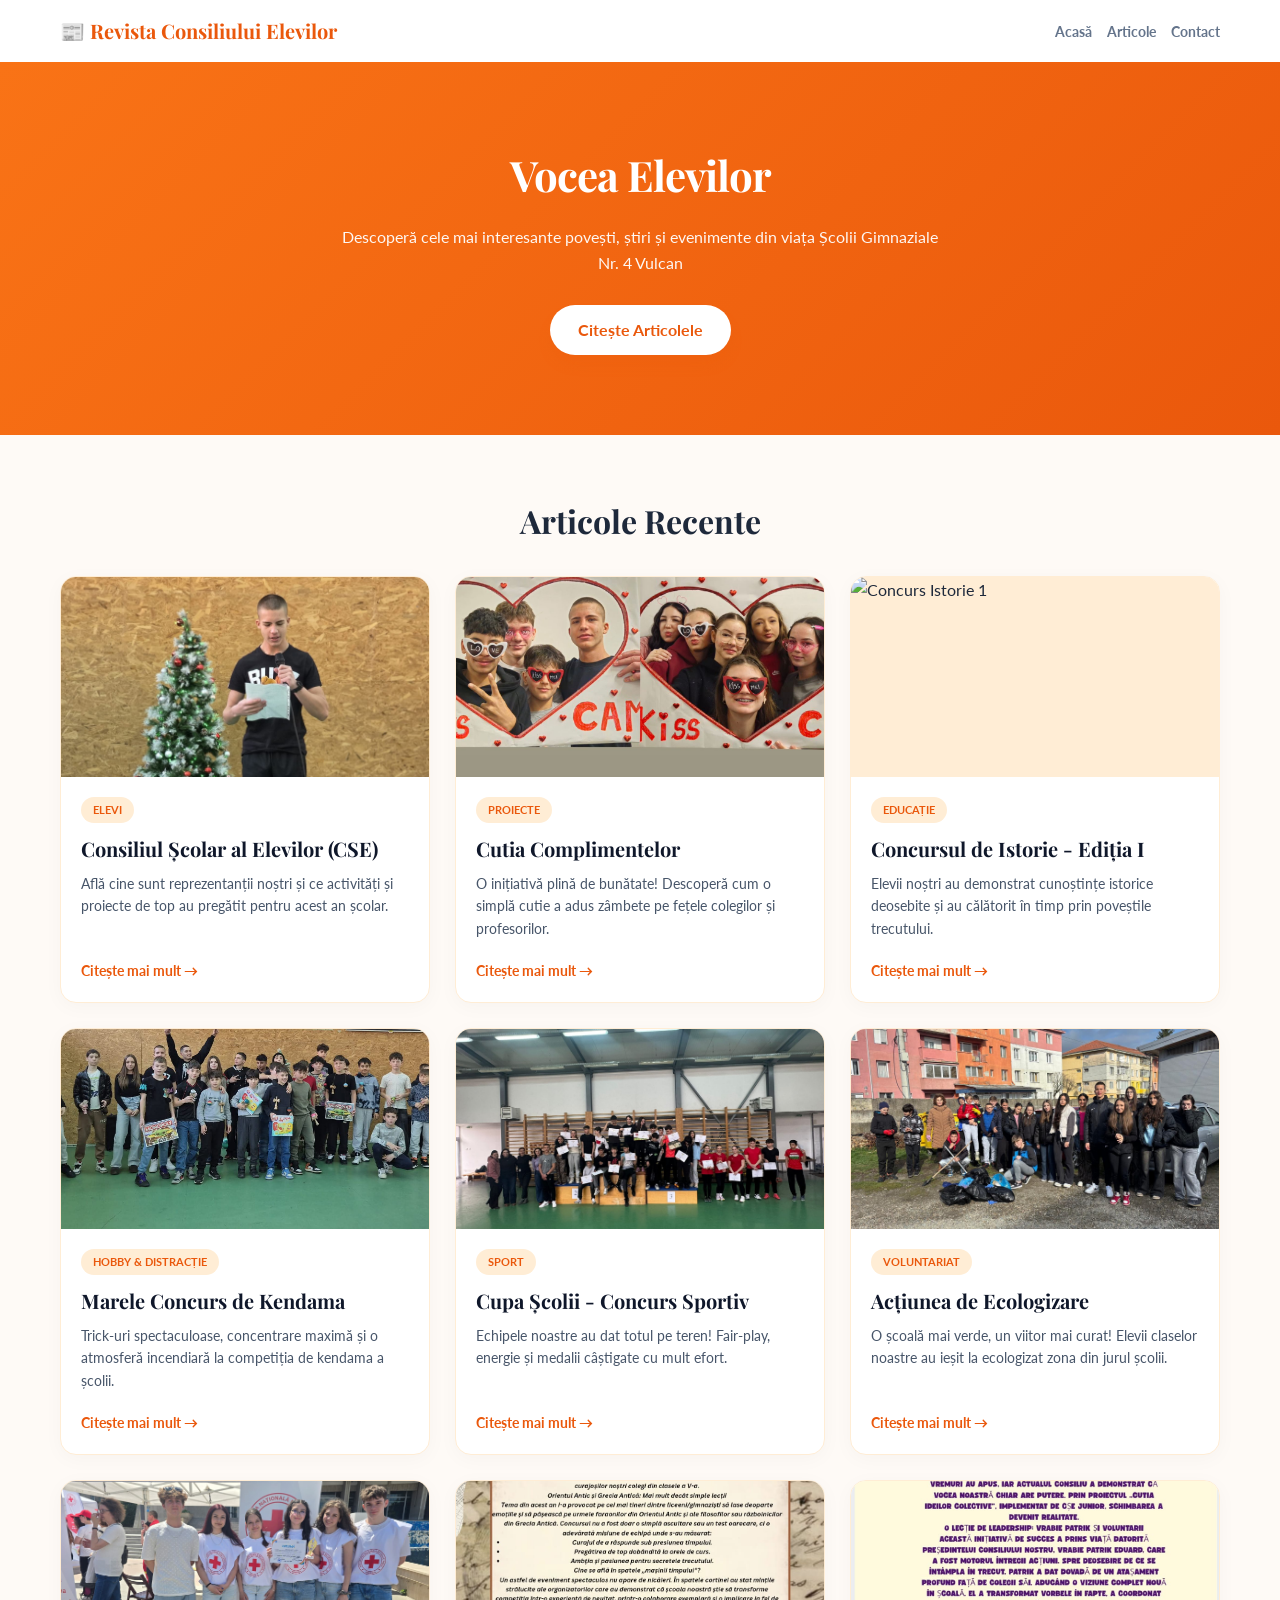
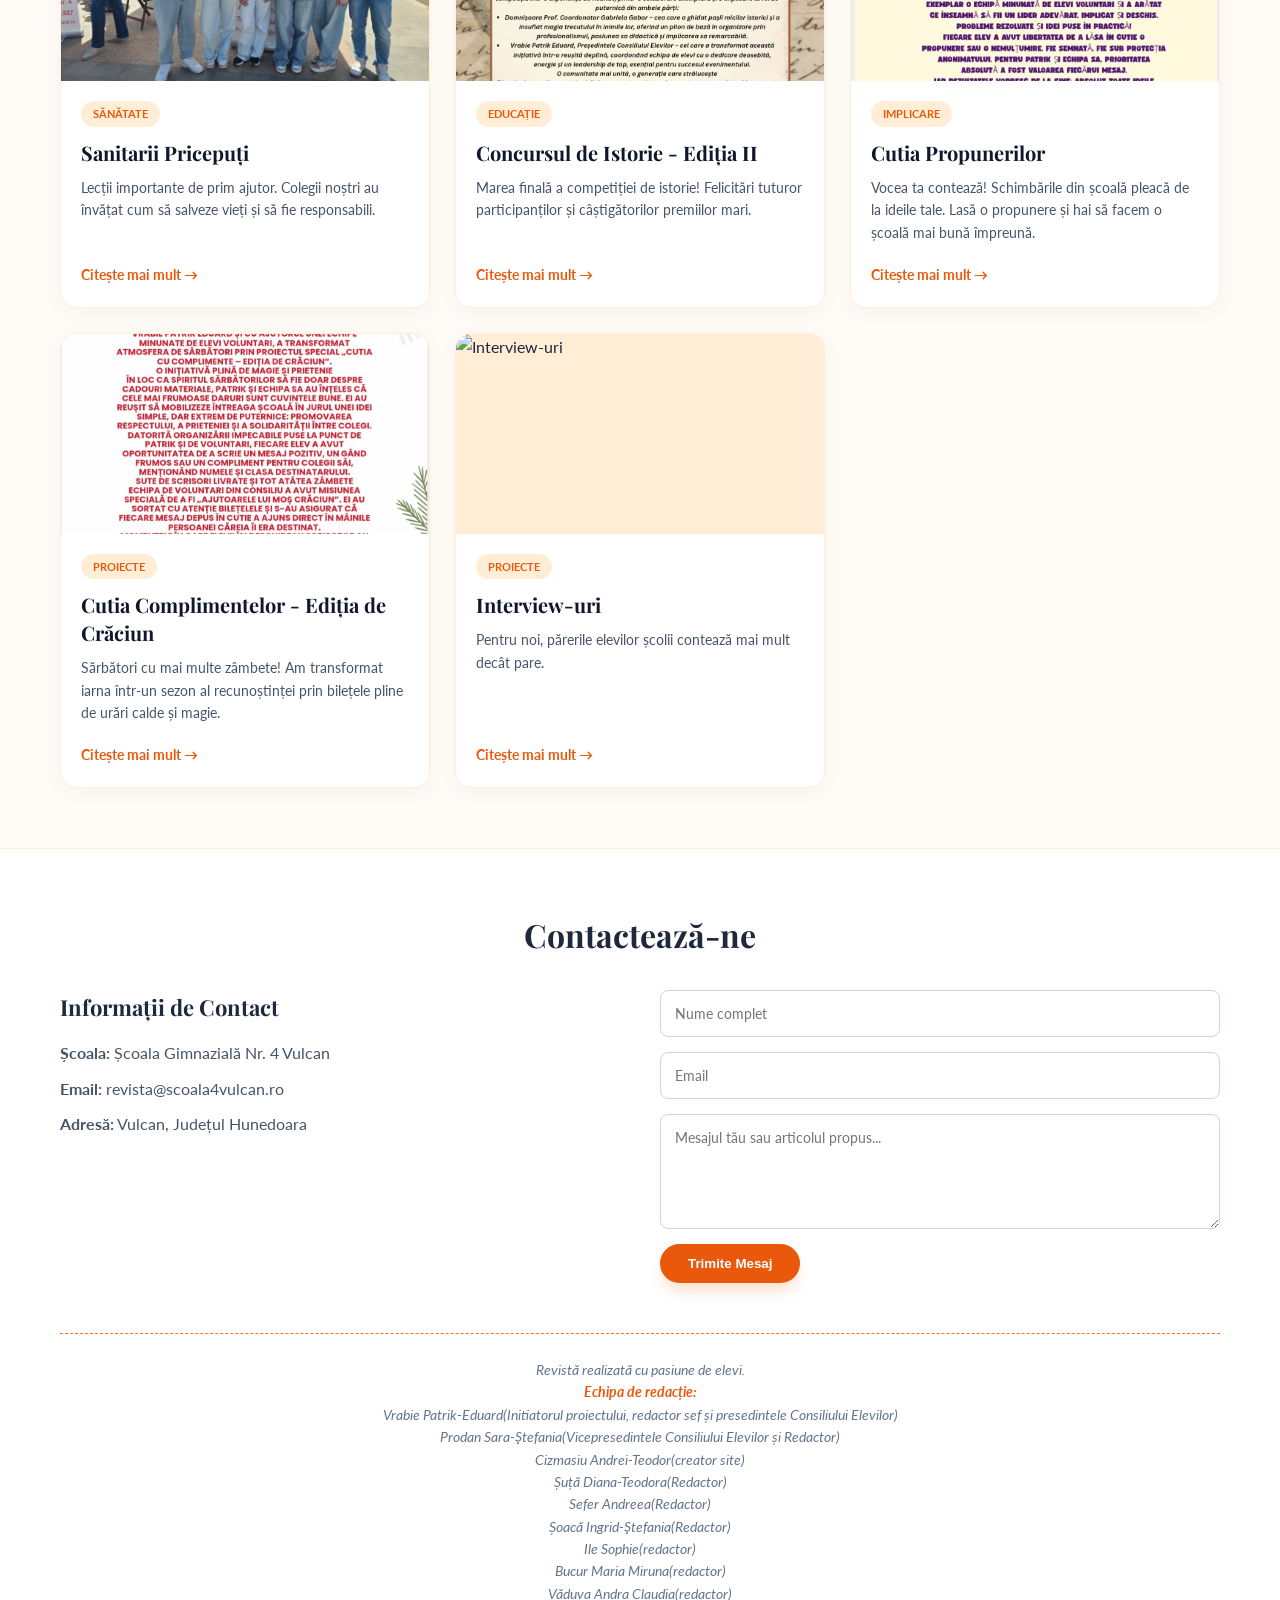
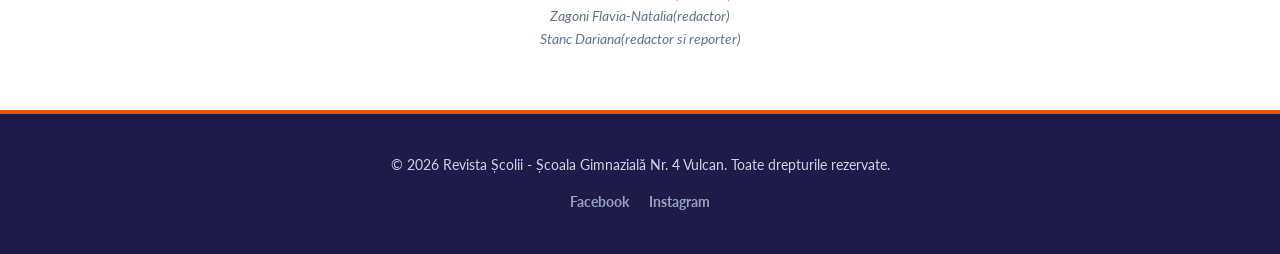
==== index.html @ a4bfcfa8 "Update index.html" ====
<!DOCTYPE html>
<html lang="ro">
<head>
    <meta charset="UTF-8">
    <meta name="viewport" content="width=device-width, initial-scale=1.0">
    <title>Vocea Elevilor - Școala Nr. 4 Vulcan</title>
    <link rel="stylesheet" href="style.css">
    <link rel="preconnect" href="https://fonts.googleapis.com">
    <link rel="preconnect" href="https://fonts.gstatic.com" crossorigin>
    <link href="https://fonts.googleapis.com/css2?family=Playfair+Display:wght@700&family=Lato:wght@400;700&display=swap" rel="stylesheet">
</head>
<body>
    <nav class="navbar">
        <div class="container">
            <div class="logo">
                <h1>📰 Revista Consiliului Elevilor</h1>
            </div>
            <ul class="nav-links">
                <li><a href="#" class="active">Acasă</a></li>
                <li><a href="#articole">Articole</a></li>
                <li><a href="#contact">Contact</a></li>
            </ul>
        </div>
    </nav>

    <section id="home" class="hero">
        <div class="container hero-content">
            <h2>Vocea Elevilor</h2>
            <p>Descoperă cele mai interesante povești, știri și evenimente din viața Școlii Gimnaziale Nr. 4 Vulcan</p>
            <a href="#articole" class="cta-button" style="text-decoration: none; display: inline-block;">Citește Articolele</a>
        </div>
    </section>

    <section id="articole" class="articles">
        <div class="container">
            <h2>Articole Recente</h2>
            <div class="articles-grid">
                
                <!-- Articol 1 -->
                <article class="article-card">
                    <div class="article-image-container">
                        <img src="imagini/CSE.jpg" alt="Consiliul Elevilor" class="article-banner">
                    </div>
                    <div class="article-content">
                        <span class="article-category">Elevi</span>
                        <h3>Consiliul Școlar al Elevilor (CSE)</h3>
                        <p>Află cine sunt reprezentanții noștri și ce activități și proiecte de top au pregătit pentru acest an școlar.</p>
                        <a href="cse.html" class="read-more">Citește mai mult →</a>
                    </div>
                </article>

                <!-- Articol 2 -->
                <article class="article-card">
                    <div class="article-image-container">
                        <img src="imagini/cutia.jpg" alt="Cutia Complimentelor" class="article-banner">
                    </div>
                    <div class="article-content">
                        <span class="article-category">Proiecte</span>
                        <h3>Cutia Complimentelor</h3>
                        <p>O inițiativă plină de bunătate! Descoperă cum o simplă cutie a adus zâmbete pe fețele colegilor și profesorilor.</p>
                        <a href="cutia-complimentelor.html" class="read-more">Citește mai mult →</a>
                    </div>
                </article>

                <!-- Articol 3 -->
                <article class="article-card">
                    <div class="article-image-container">
                        <img src="imagini/istorie1.jpg" alt="Concurs Istorie 1" class="article-banner">
                    </div>
                    <div class="article-content">
                        <span class="article-category">Educație</span>
                        <h3>Concursul de Istorie - Ediția I</h3>
                        <p>Elevii noștri au demonstrat cunoștințe istorice deosebite și au călătorit în timp prin poveștile trecutului.</p>
                        <a href="concurs-istorie-1.html" class="read-more">Citește mai mult →</a>
                    </div>
                </article>

                <!-- Articol 4 -->
                <article class="article-card">
                    <div class="article-image-container">
                        <img src="imagini/kendama.jpg" alt="Concurs Kendama" class="article-banner">
                    </div>
                    <div class="article-content">
                        <span class="article-category">Hobby & Distracție</span>
                        <h3>Marele Concurs de Kendama</h3>
                        <p>Trick-uri spectaculoase, concentrare maximă și o atmosferă incendiară la competiția de kendama a școlii.</p>
                        <a href="concurs-kendama.html" class="read-more">Citește mai mult →</a>
                    </div>
                </article>

                <!-- Articol 5 -->
                <article class="article-card">
                    <div class="article-image-container">
                        <img src="imagini/sport.jpg" alt="Cupa Scolii" class="article-banner">
                    </div>
                    <div class="article-content">
                        <span class="article-category">Sport</span>
                        <h3>Cupa Școlii - Concurs Sportiv</h3>
                        <p>Echipele noastre au dat totul pe teren! Fair-play, energie și medalii câștigate cu mult efort.</p>
                        <a href="concurs-sportiv.html" class="read-more">Citește mai mult →</a>
                    </div>
                </article>

                <!-- Articol 6 -->
                <article class="article-card">
                    <div class="article-image-container">
                        <img src="imagini/ecologizare.jpg" alt="Acțiune Ecologizare" class="article-banner">
                    </div>
                    <div class="article-content">
                        <span class="article-category">Voluntariat</span>
                        <h3>Acțiunea de Ecologizare</h3>
                        <p>O școală mai verde, un viitor mai curat! Elevii claselor noastre au ieșit la ecologizat zona din jurul școlii.</p>
                        <a href="ecologizare.html" class="read-more">Citește mai mult →</a>
                    </div>
                </article>

                <!-- Articol 7 -->
                <article class="article-card">
                    <div class="article-image-container">
                        <img src="imagini/sanitarii.jpg" alt="Sanitarii Pricepuți" class="article-banner">
                    </div>
                    <div class="article-content">
                        <span class="article-category">Sănătate</span>
                        <h3>Sanitarii Pricepuți</h3>
                        <p>Lecții importante de prim ajutor. Colegii noștri au învățat cum să salveze vieți și să fie responsabili.</p>
                        <a href="sanitarii.html" class="read-more">Citește mai mult →</a>
                    </div>
                </article>

                <!-- Articol 8 -->
                <article class="article-card">
                    <div class="article-image-container">
                        <img src="imagini/istorie2.jpg" alt="Concurs Istorie 2" class="article-banner">
                    </div>
                    <div class="article-content">
                        <span class="article-category">Educație</span>
                        <h3>Concursul de Istorie - Ediția II</h3>
                        <p>Marea finală a competiției de istorie! Felicitări tuturor participanților și câștigătorilor premiilor mari.</p>
                        <a href="concurs-istorie-2.html" class="read-more">Citește mai mult →</a>
                    </div>
                </article>

                <!-- Articol 9 (REPARAT - Cutia Propunerilor) -->
                <article class="article-card">
                    <div class="article-image-container">
                        <img src="imagini/cutiapropunerilor.jpg" alt="Cutia Propunerilor" class="article-banner">
                    </div>
                    <div class="article-content">
                        <span class="article-category">Implicare</span>
                        <h3>Cutia Propunerilor</h3>
                        <p>Vocea ta contează! Schimbările din școală pleacă de la ideile tale. Lasă o propunere și hai să facem o școală mai bună împreună.</p>
                        <a href="cutia-propunerilor.html" class="read-more">Citește mai mult →</a>
                    </div>
                </article>

                <!-- Articol 10 (REPARAT - Cutia Complimentelor Ediția de Crăciun) -->
                <article class="article-card">
                    <div class="article-image-container">
                        <img src="imagini/craciun.jpg" alt="Cutia Complimentelor de Crăciun" class="article-banner">
                    </div>
                    <div class="article-content">
                        <span class="article-category">Proiecte</span>
                        <h3>Cutia Complimentelor - Ediția de Crăciun</h3>
                        <p>Sărbători cu mai multe zâmbete! Am transformat iarna într-un sezon al recunoștinței prin bilețele pline de urări calde și magie.</p>
                        <a href="cutia-craciun.html" class="read-more">Citește mai mult →</a>
                    </div>
                </article>

                <article class="article-card">
                    <div class="article-image-container">
                        <img src="imagini/interview.jpg" alt="Interview-uri" class="article-banner">
                    </div>
                    <div class="article-content">
                        <span class="article-category">Proiecte</span>
                        <h3>Interview-uri</h3>
                        <p>Pentru noi, părerile elevilor școlii contează mai mult decât pare.</p>
                        <a href="interview.html" class="read-more">Citește mai mult →</a>
                    </div>
                </article>

            </div>
        </div>
    </section>

    <section id="contact" class="contact">
        <div class="container">
            <h2>Contactează-ne</h2>
            <div class="contact-content">
                <div class="contact-info">
                    <h3>Informații de Contact</h3>
                    <p><strong>Școala:</strong> Școala Gimnazială Nr. 4 Vulcan</p>
                    <p><strong>Email:</strong> revista@scoala4vulcan.ro</p>
                    <p><strong>Adresă:</strong> Vulcan, Județul Hunedoara</p>
                </div>
                <form class="contact-form" action="mailto:revista@scoala4vulcan.ro" method="POST" enctype="text/plain">
                    <input type="text" name="nume" placeholder="Nume complet" required>
                    <input type="email" name="email" placeholder="Email" required>
                    <textarea name="mesaj" placeholder="Mesajul tău sau articolul propus..." rows="5" required></textarea>
                    <button type="submit" class="cta-button">Trimite Mesaj</button>
                </form>
            </div>
            
            <div class="editorial-team-box">
                <p>Revistă realizată cu pasiune de elevi. <br> <strong>Echipa de redacție:</strong> <br> Vrabie Patrik-Eduard(Initiatorul proiectului, redactor sef și presedintele Consiliului Elevilor) <br> Prodan Sara-Ştefania(Vicepresedintele Consiliului Elevilor și Redactor) <br> Cizmasiu Andrei-Teodor(creator site) <br> Șuță Diana-Teodora(Redactor) <br> Sefer Andreea(Redactor) <br> Șoacă Ingrid-Ştefania(Redactor) <br> Ile Sophie(redactor) <br> Bucur Maria Miruna(redactor) <br> Văduva Andra Claudia(redactor) <br> Zagoni Flavia-Natalia(redactor) <br> Stanc Dariana(redactor si reporter)<br> </p>
            </div>
        </div>
    </section>

    <footer>
        <div class="container">
            <p>&copy; 2026 Revista Școlii - Școala Gimnazială Nr. 4 Vulcan. Toate drepturile rezervate.</p>
            <div class="social-links">
                <a href="#" class="social-icon">Facebook</a>
                <a href="#" class="social-icon">Instagram</a>
            </div>
        </div>
    </footer>

    <script src="script.js"></script>
</body>
</html>
---- style.css ----
/* ==========================================================================
   1. RESET & DESIGN GENERAL (Stil modern, tematică Portocaliu Premium)
   ========================================================================== */
* {
    margin: 0;
    padding: 0;
    box-sizing: border-box;
}

body {
    font-family: 'Lato', sans-serif;
    background-color: #fefaf6; /* Fundal alb-crem foarte fin și cald */
    color: #1e293b;
    line-height: 1.6;
}

.container {
    max-width: 1200px;
    margin: 0 auto;
    padding: 0 20px;
}

/* ==========================================================================
   2. NAVBAR (Optimizată pentru a nu se mai suprapune textul pe telefon)
   ========================================================================== */
.navbar {
    background-color: #ffffff;
    box-shadow: 0 4px 6px -1px rgba(249, 115, 22, 0.06);
    position: sticky;
    top: 0;
    z-index: 100;
    padding: 15px 0;
}

.navbar .container {
    display: flex;
    justify-content: space-between;
    align-items: center;
    flex-wrap: wrap; /* Permite așezarea pe ecrane mici */
    gap: 10px;
}

.logo h1 {
    font-family: 'Playfair Display', serif;
    font-size: 20px; /* Dimensiune optimă pentru mobil */
    color: #ea580c; /* Portocaliu intens pentru text */
}

.nav-links {
    display: flex;
    list-style: none;
    gap: 15px;
}

.nav-links a {
    text-decoration: none;
    color: #64748b;
    font-weight: 700;
    font-size: 14px;
    transition: color 0.2s ease;
}

.nav-links a:hover, .nav-links a.active {
    color: #ea580c; /* Accent portocaliu */
}

/* ==========================================================================
   3. HERO BANNER (Gradient vibrant portocaliu)
   ========================================================================== */
.hero {
    background: linear-gradient(135deg, #f97316 0%, #ea580c 100%); /* Portocaliu vibrant */
    color: #ffffff;
    text-align: center;
    padding: 80px 20px;
    margin-bottom: 40px;
}

.hero h2 {
    font-family: 'Playfair Display', serif;
    font-size: 42px;
    margin-bottom: 15px;
    letter-spacing: -1px;
}

.hero p {
    font-size: 16px;
    max-width: 600px;
    margin: 0 auto 30px auto;
    opacity: 0.95;
}

.cta-button {
    background-color: #ffffff;
    color: #ea580c;
    padding: 12px 28px;
    border-radius: 50px;
    font-weight: 700;
    border: none;
    cursor: pointer;
    box-shadow: 0 10px 15px -3px rgba(234, 88, 12, 0.2);
    transition: all 0.2s ease;
}

.cta-button:hover {
    transform: translateY(-2px);
    box-shadow: 0 20px 25px -5px rgba(234, 88, 12, 0.3);
    background-color: #fff7ed;
}

/* ==========================================================================
   4. GRILA DE ARTICOLE (Aspect modern de revistă)
   ========================================================================== */
.articles {
    padding: 20px 0;
}

.articles h2 {
    font-family: 'Playfair Display', serif;
    font-size: 32px;
    margin-bottom: 30px;
    text-align: center;
}

.articles-grid {
    display: grid;
    grid-template-columns: repeat(auto-fit, minmax(300px, 1fr));
    gap: 25px;
}

.article-card {
    background-color: #ffffff;
    border-radius: 16px;
    overflow: hidden;
    box-shadow: 0 4px 20px rgba(0, 0, 0, 0.03);
    border: 1px solid #ffedd5; /* Margine discretă portocaliu-crem */
    transition: transform 0.3s ease, box-shadow 0.3s ease;
    display: flex;
    flex-direction: column;
}

.article-card:hover {
    transform: translateY(-6px);
    box-shadow: 0 20px 25px -5px rgba(234, 88, 12, 0.15);
    border-color: #f97316;
}

.article-image-container {
    width: 100%;
    height: 200px;
    overflow: hidden;
    background-color: #ffedd5;
}

.article-banner {
    width: 100%;
    height: 100%;
    object-fit: cover;
    object-position: center;
}

.article-content {
    padding: 20px;
    display: flex;
    flex-direction: column;
    flex-grow: 1;
}

.article-category {
    display: inline-block;
    align-self: flex-start;
    background-color: #ffedd5; /* Fundal etichetă portocaliu deschis */
    color: #ea580c; /* Text etichetă portocaliu închis */
    padding: 4px 12px;
    border-radius: 50px;
    font-size: 11px;
    font-weight: 700;
    text-transform: uppercase;
    margin-bottom: 12px;
}

.article-content h3 {
    font-family: 'Playfair Display', serif;
    font-size: 20px;
    color: #0f172a;
    margin-bottom: 10px;
    line-height: 1.4;
}

.article-content p {
    color: #475569;
    font-size: 14px;
    margin-bottom: 20px;
    flex-grow: 1;
}

.read-more {
    text-decoration: none;
    color: #ea580c;
    font-weight: 700;
    font-size: 14px;
    display: inline-flex;
    align-items: center;
    transition: color 0.2s ease;
}

.read-more:hover {
    color: #c2410c; /* Portocaliu închis la hover */
}

/* ==========================================================================
   5. CONTACT & FORMULAR STYLE
   ========================================================================== */
.contact {
    background-color: #ffffff;
    padding: 60px 0;
    margin-top: 40px;
    border-top: 1px solid #ffedd5;
}

.contact h2 {
    font-family: 'Playfair Display', serif;
    font-size: 32px;
    text-align: center;
    margin-bottom: 30px;
}

.contact-content {
    display: grid;
    grid-template-columns: repeat(auto-fit, minmax(280px, 1fr));
    gap: 40px;
    align-items: start;
}

.contact-info h3 {
    font-family: 'Playfair Display', serif;
    font-size: 22px;
    margin-bottom: 15px;
}

.contact-info p {
    margin-bottom: 10px;
    color: #475569;
}

.contact-form {
    display: flex;
    flex-direction: column;
    gap: 15px;
}

.contact-form input, .contact-form textarea {
    width: 100%;
    padding: 14px;
    border: 1px solid #cbd5e1;
    border-radius: 8px;
    font-family: inherit;
    font-size: 14px;
    outline: none;
    transition: all 0.2s ease;
}

.contact-form input:focus, .contact-form textarea:focus {
    border-color: #f97316;
    box-shadow: 0 0 0 3px rgba(249, 115, 22, 0.15);
}

.contact-form .cta-button {
    background-color: #ea580c;
    color: #ffffff;
    align-self: flex-start;
}

.contact-form .cta-button:hover {
    background-color: #c2410c;
}

/* Caseta pentru echipa de redacție */
.editorial-team-box {
    margin-top: 50px;
    text-align: center;
    border-top: 1px dashed #f97316;
    padding-top: 25px;
    font-style: italic;
    color: #64748b;
    font-size: 14px;
}

.editorial-team-box strong {
    color: #ea580c;
}

/* ==========================================================================
   6. FOOTER
   ========================================================================== */
footer {
    background-color: #1e1b4b; /* Un bleumarin închis superb în contrast cu portocaliul */
    color: #cbd5e1;
    padding: 40px 0;
    text-align: center;
    font-size: 14px;
    border-top: 4px solid #ea580c; /* Dungă portocalie deasupra footerului */
}

footer .social-links {
    margin-top: 15px;
    display: flex;
    justify-content: center;
    gap: 20px;
}

footer .social-links a {
    color: #94a3b8;
    text-decoration: none;
    font-weight: bold;
    transition: color 0.2s ease;
}

footer .social-links a:hover {
    color: #f97316;
}

/* Adaptare completă pentru telefoane foarte mici */
@media (max-width: 480px) {
    .navbar .container {
        justify-content: center;
        text-align: center;
    }
    .hero h2 {
        font-size: 32px;
    }
}
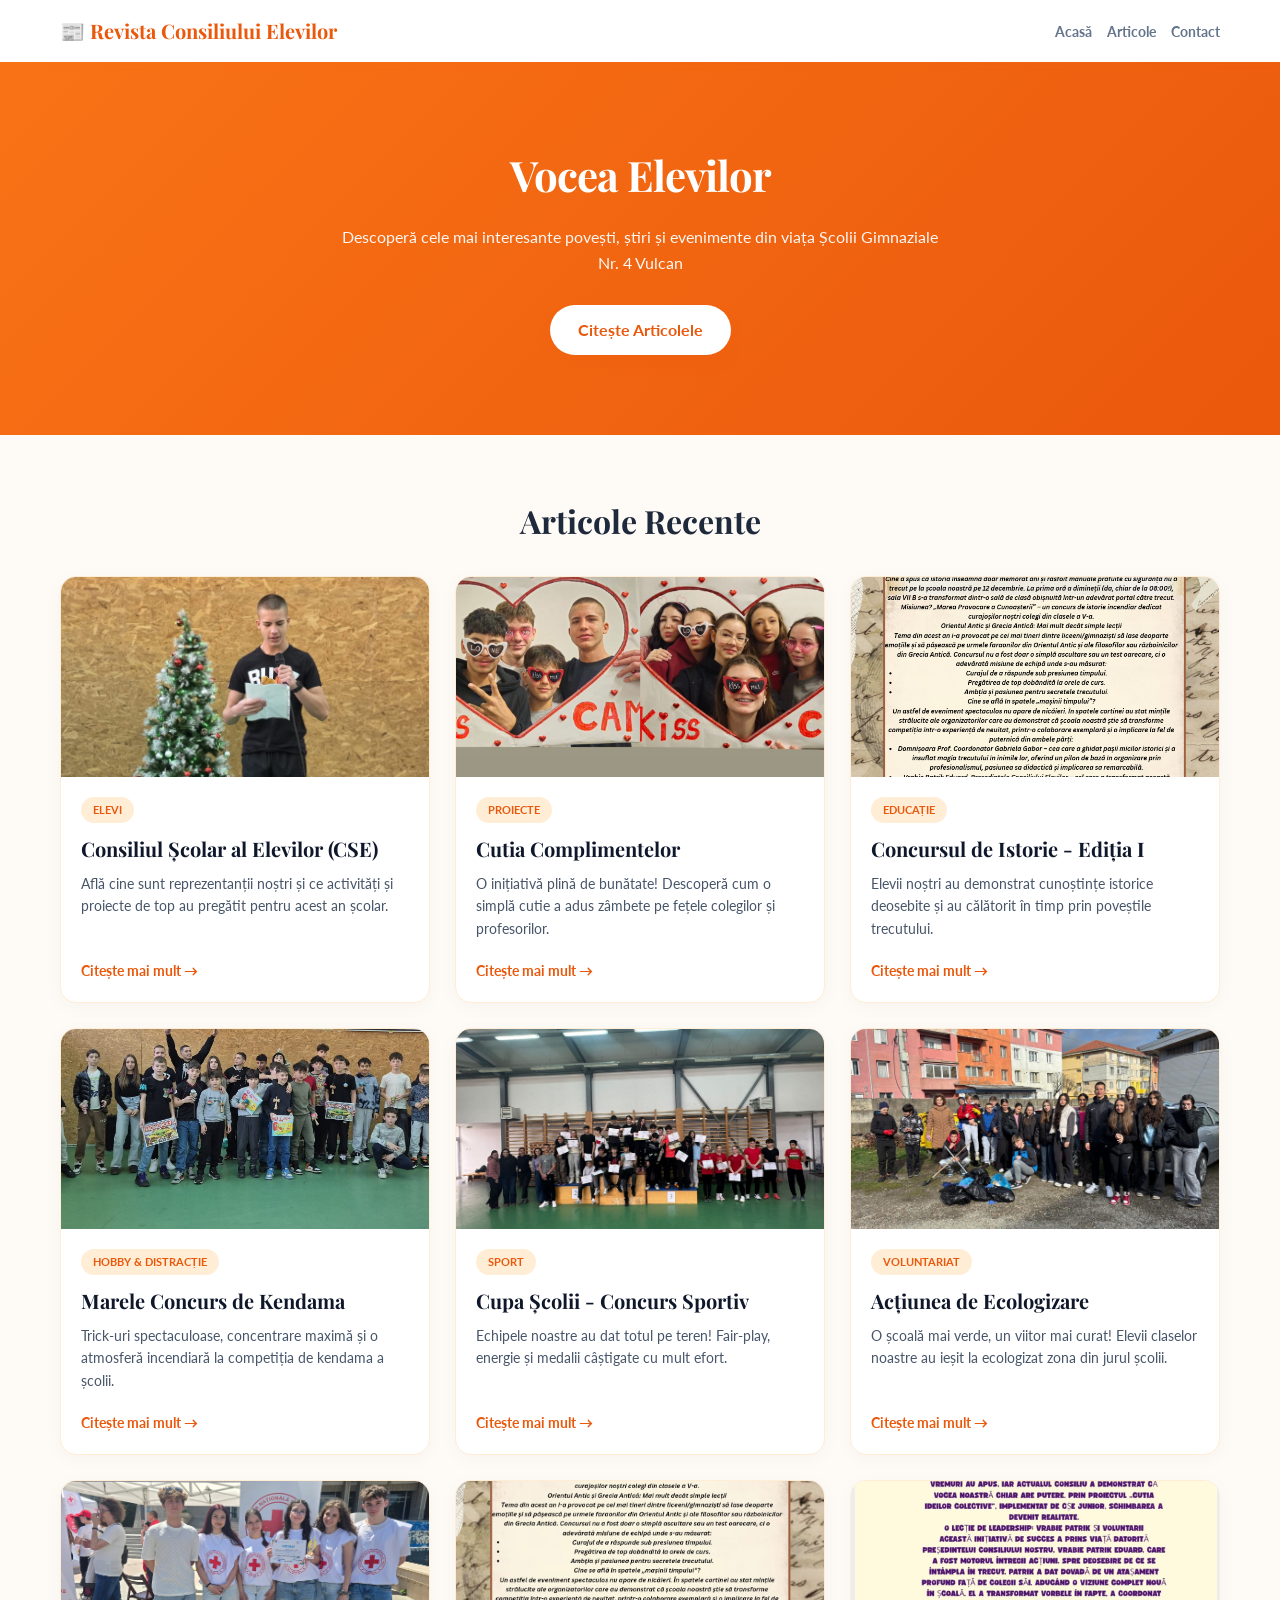
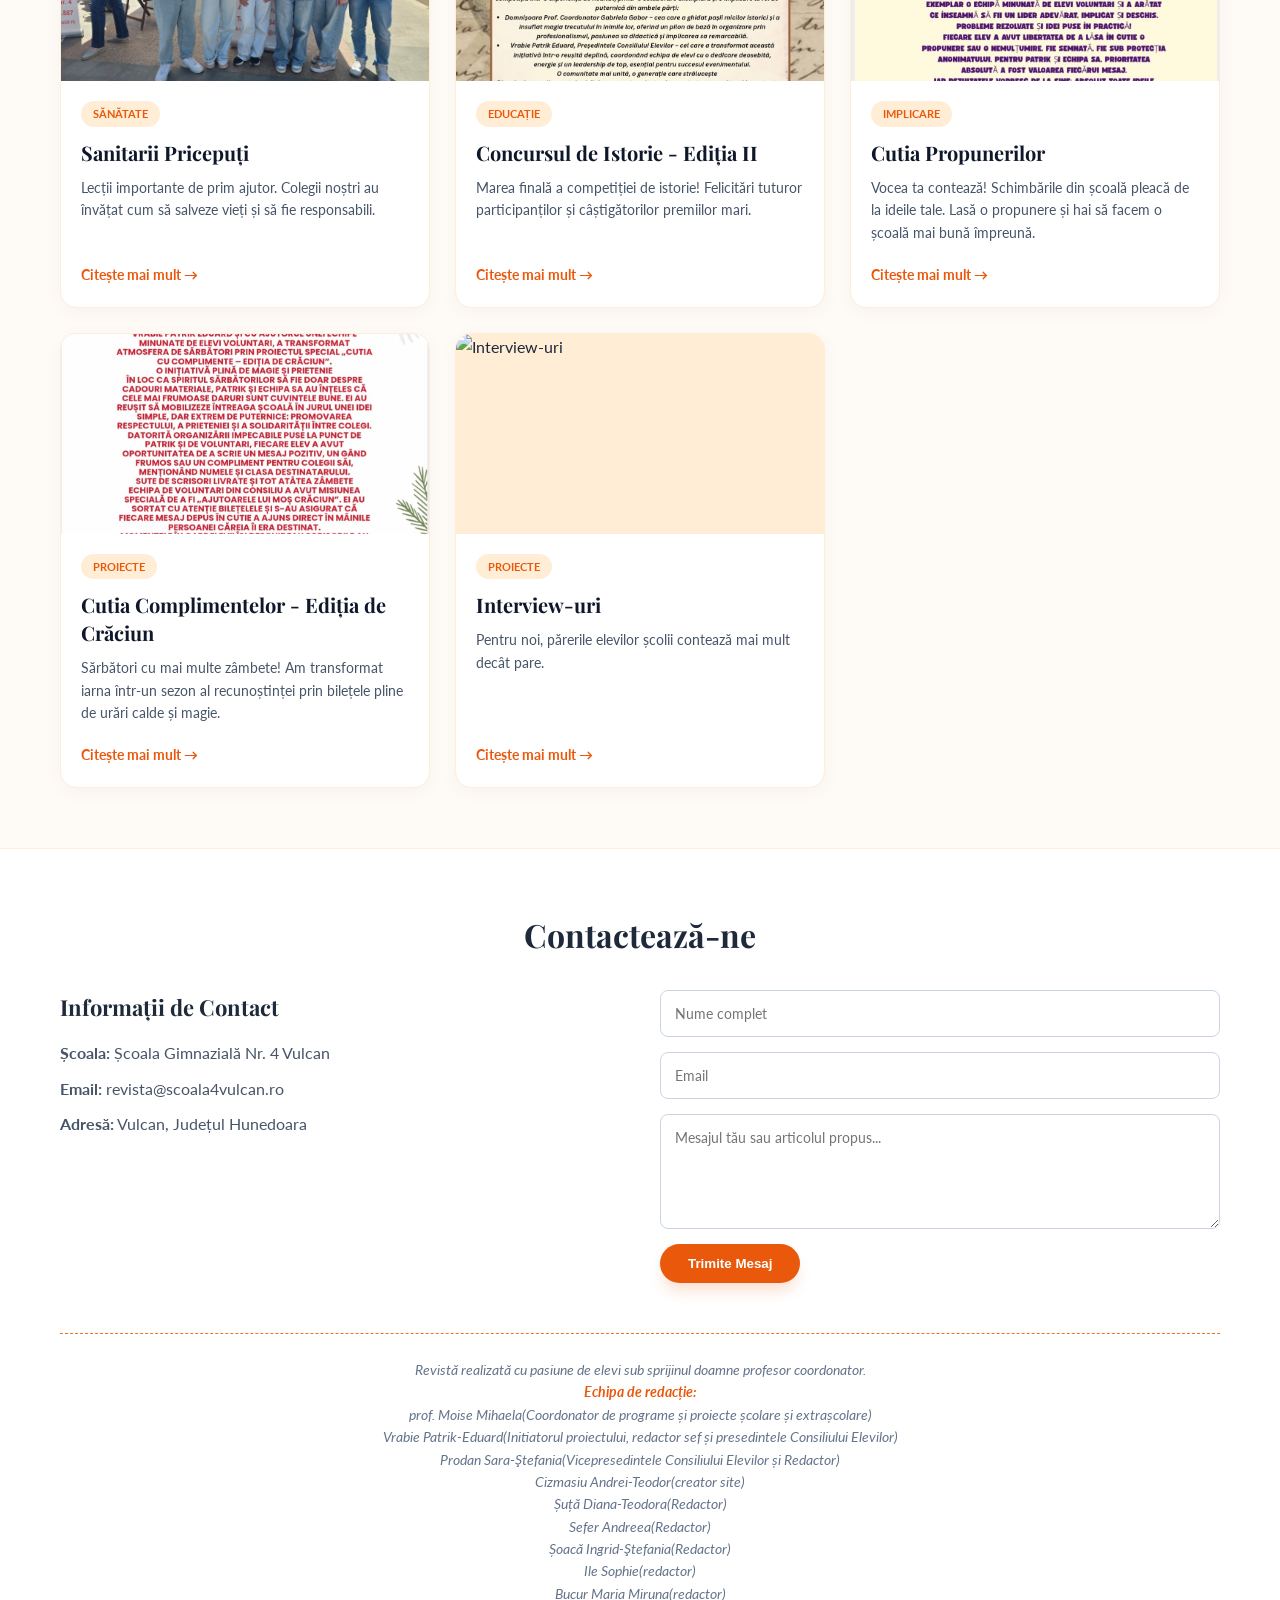
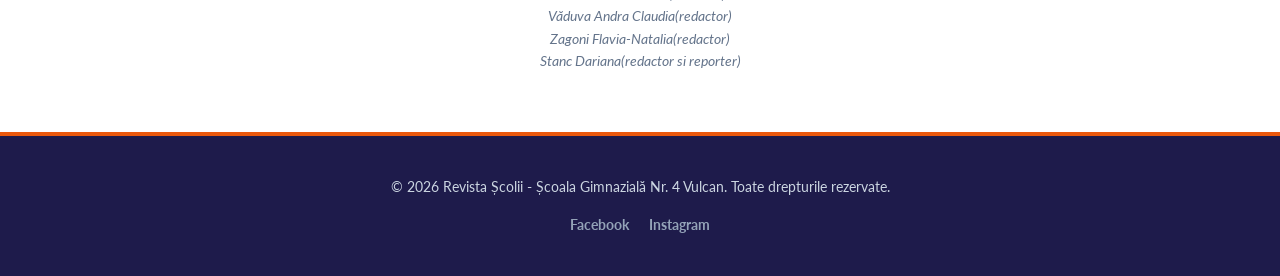
==== commit 99d2a396: "Update editorial team description in index.html" ====
--- a/index.html
+++ b/index.html
@@ -201,7 +201,7 @@
             </div>
             
             <div class="editorial-team-box">
-                <p>Revistă realizată cu pasiune de elevi. <br> <strong>Echipa de redacție:</strong> <br> Vrabie Patrik-Eduard(Initiatorul proiectului, redactor sef și presedintele Consiliului Elevilor) <br> Prodan Sara-Ştefania(Vicepresedintele Consiliului Elevilor și Redactor) <br> Cizmasiu Andrei-Teodor(creator site) <br> Șuță Diana-Teodora(Redactor) <br> Sefer Andreea(Redactor) <br> Șoacă Ingrid-Ştefania(Redactor) <br> Ile Sophie(redactor) <br> Bucur Maria Miruna(redactor) <br> Văduva Andra Claudia(redactor) <br> Zagoni Flavia-Natalia(redactor) <br> Stanc Dariana(redactor si reporter)<br> </p>
+                <p>Revistă realizată cu pasiune de elevi sub sprijinul doamne profesor coordonator. <br> <strong>Echipa de redacție:</strong> <br>prof. Moise Mihaela(Coordonator de programe și proiecte școlare și extrașcolare) <br> Vrabie Patrik-Eduard(Initiatorul proiectului, redactor sef și presedintele Consiliului Elevilor) <br> Prodan Sara-Ştefania(Vicepresedintele Consiliului Elevilor și Redactor) <br> Cizmasiu Andrei-Teodor(creator site) <br> Șuță Diana-Teodora(Redactor) <br> Sefer Andreea(Redactor) <br> Șoacă Ingrid-Ştefania(Redactor) <br> Ile Sophie(redactor) <br> Bucur Maria Miruna(redactor) <br> Văduva Andra Claudia(redactor) <br> Zagoni Flavia-Natalia(redactor) <br> Stanc Dariana(redactor si reporter)<br> </p>
             </div>
         </div>
     </section>
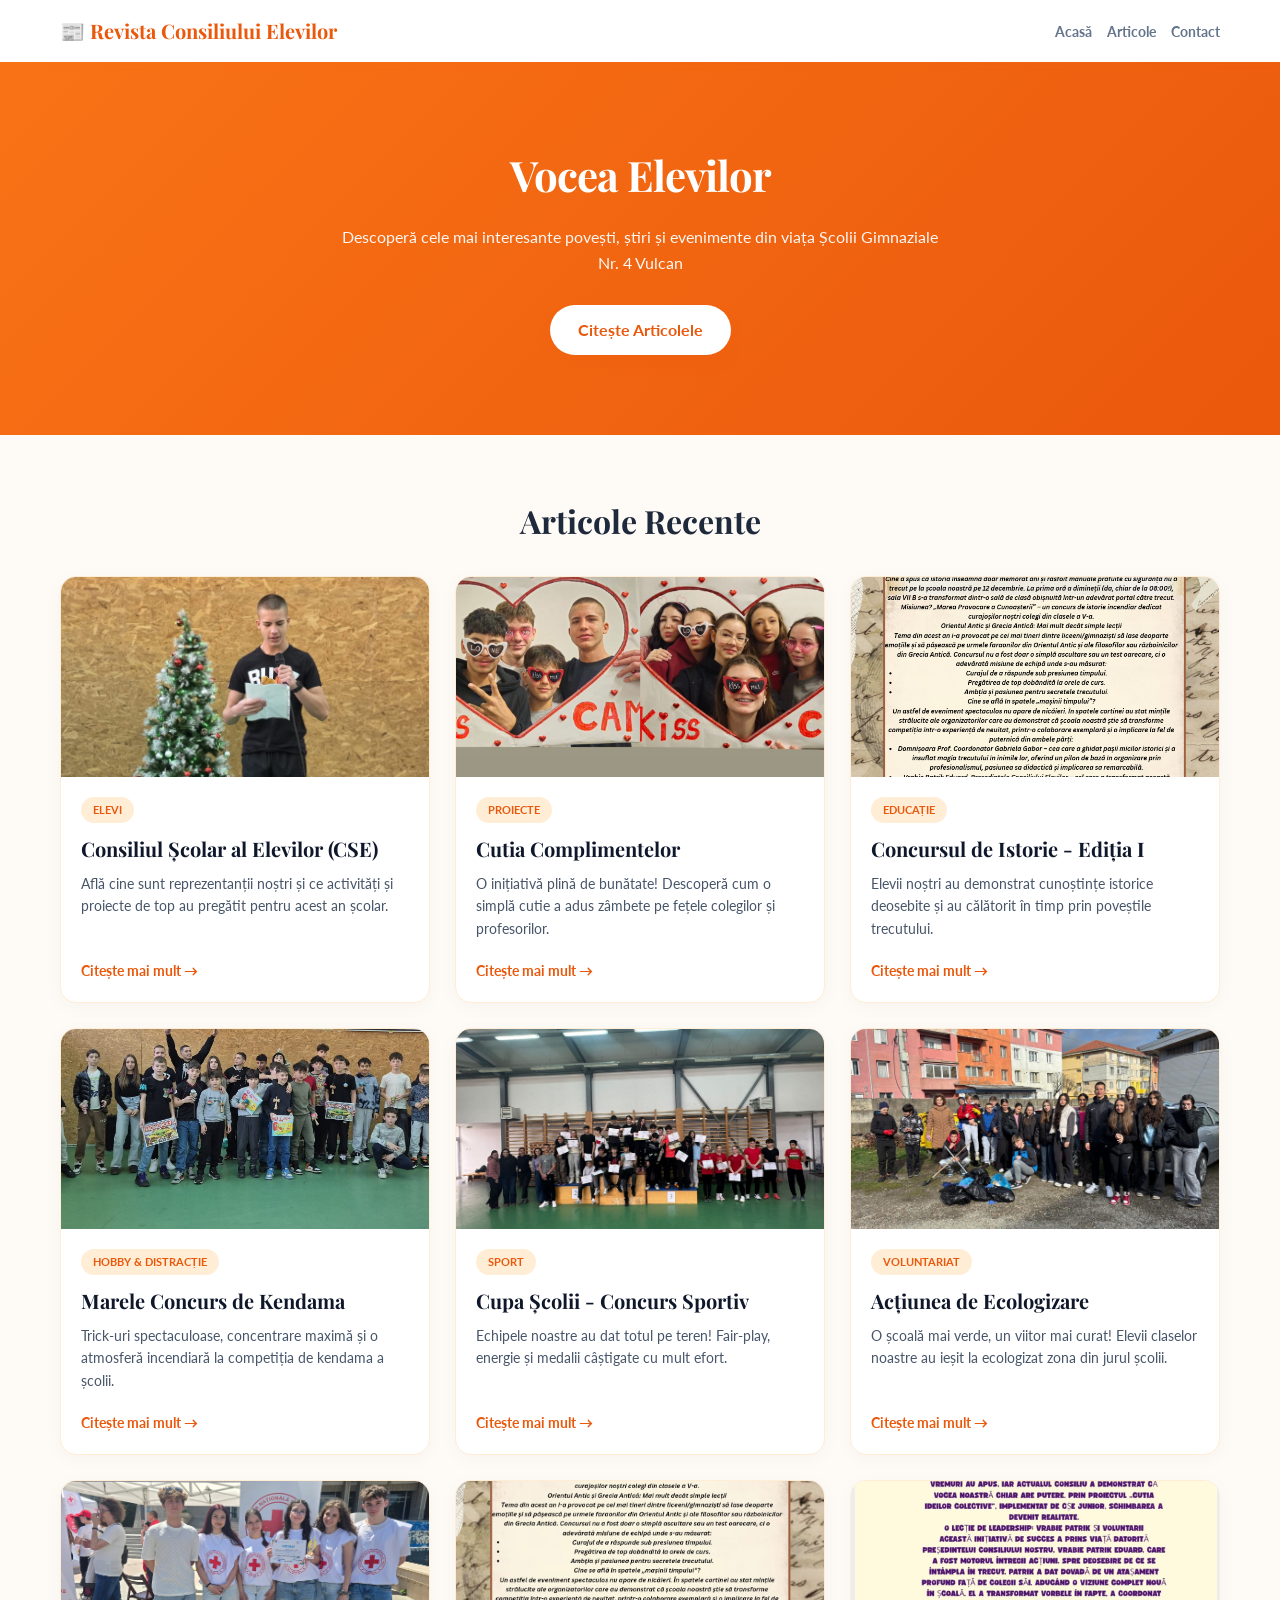
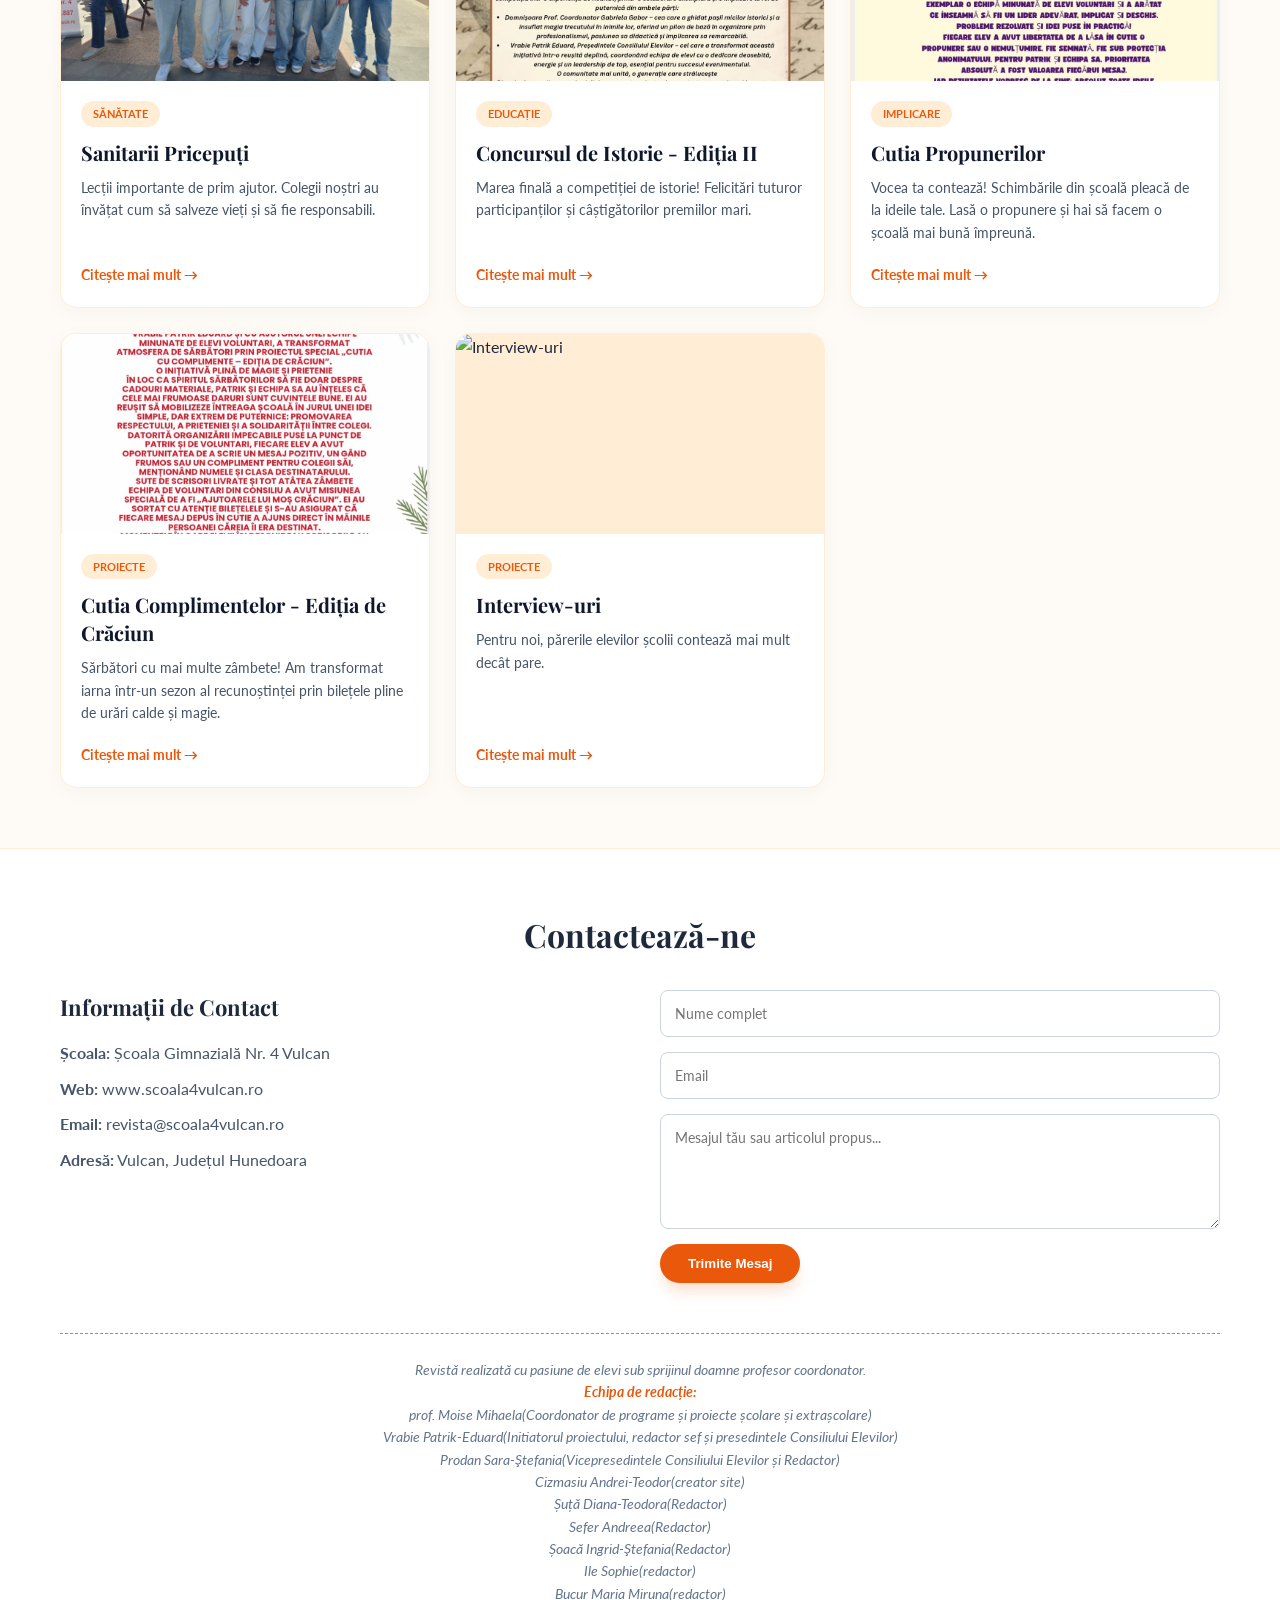
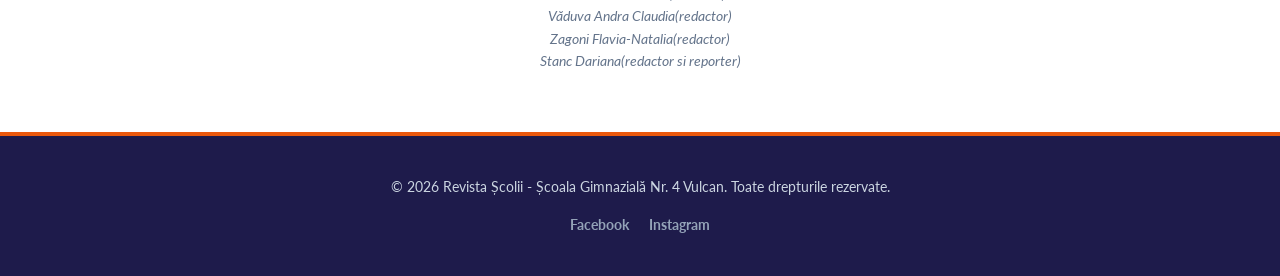
==== commit 8149e4f5: "Add website link to contact information" ====
--- a/index.html
+++ b/index.html
@@ -189,6 +189,7 @@
                 <div class="contact-info">
                     <h3>Informații de Contact</h3>
                     <p><strong>Școala:</strong> Școala Gimnazială Nr. 4 Vulcan</p>
+                    <p><strong>Web:</strong> <a>www.scoala4vulcan.ro</a>
                     <p><strong>Email:</strong> revista@scoala4vulcan.ro</p>
                     <p><strong>Adresă:</strong> Vulcan, Județul Hunedoara</p>
                 </div>
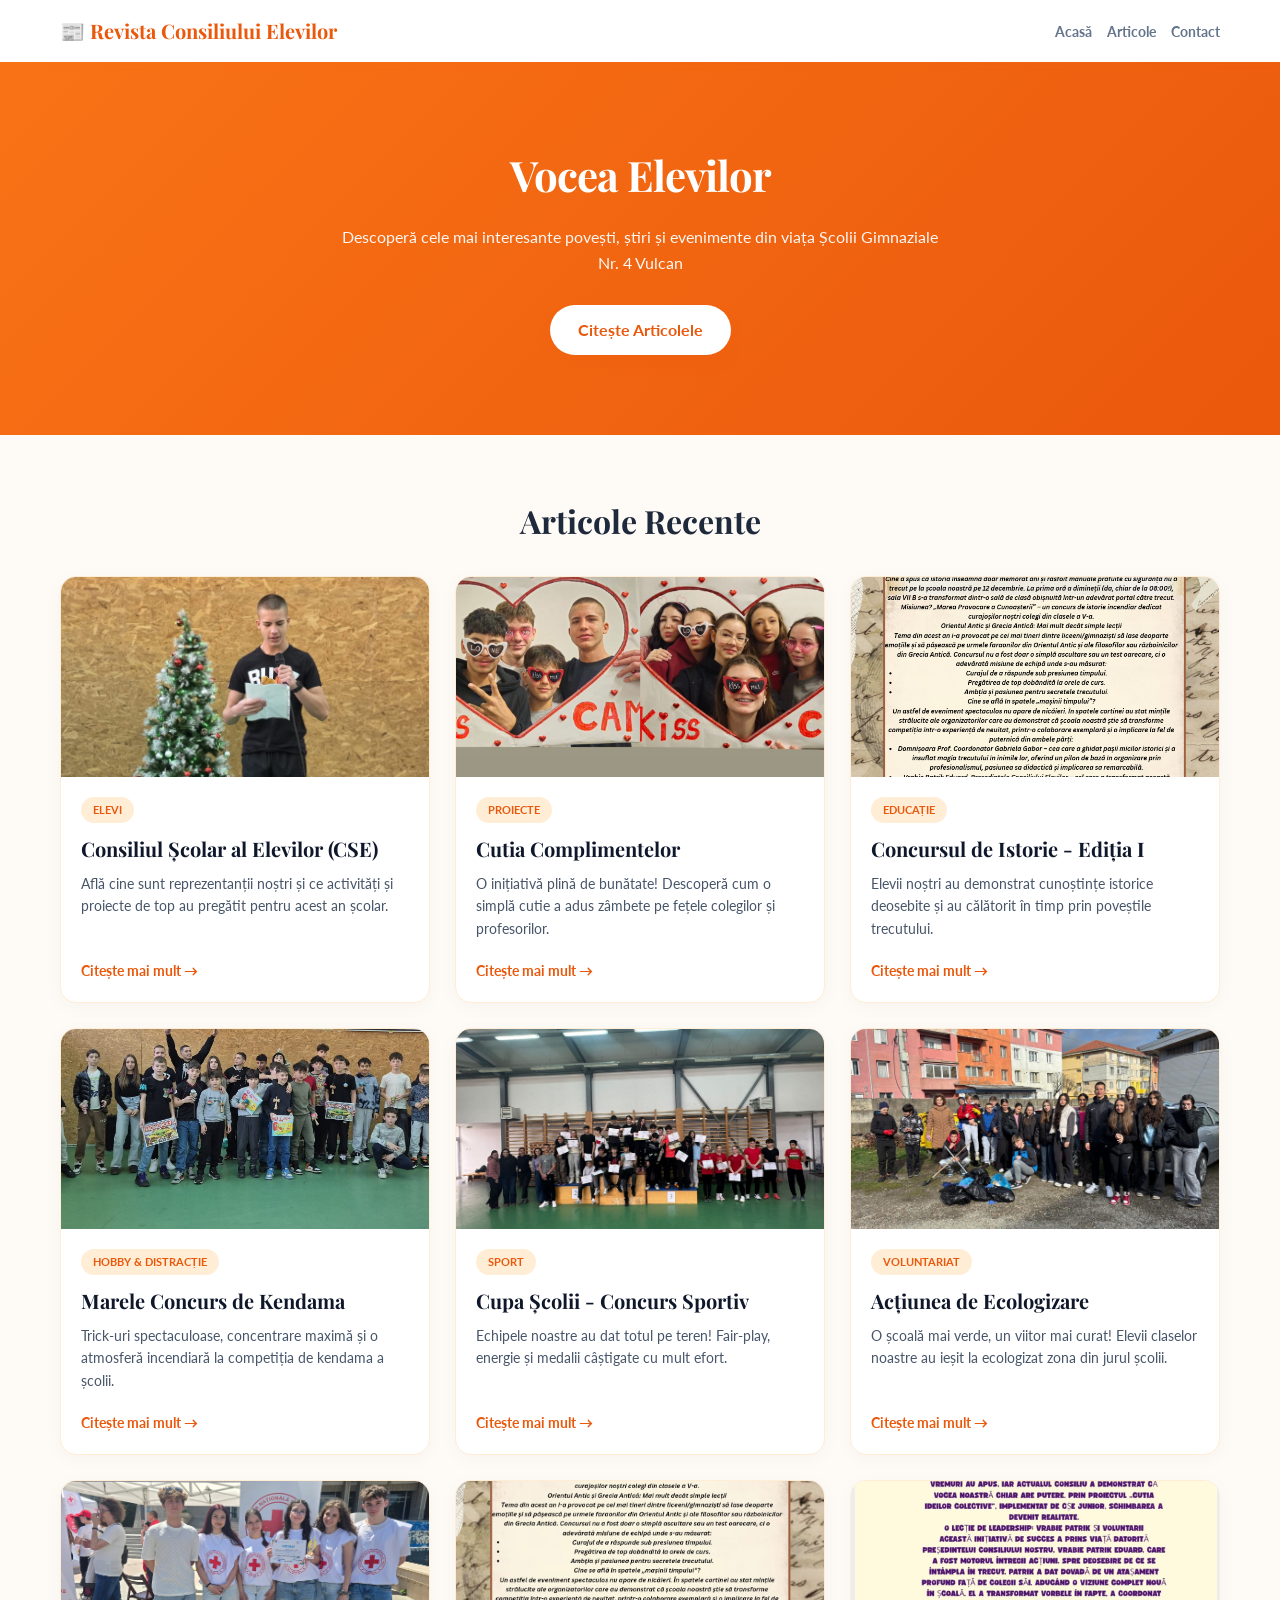
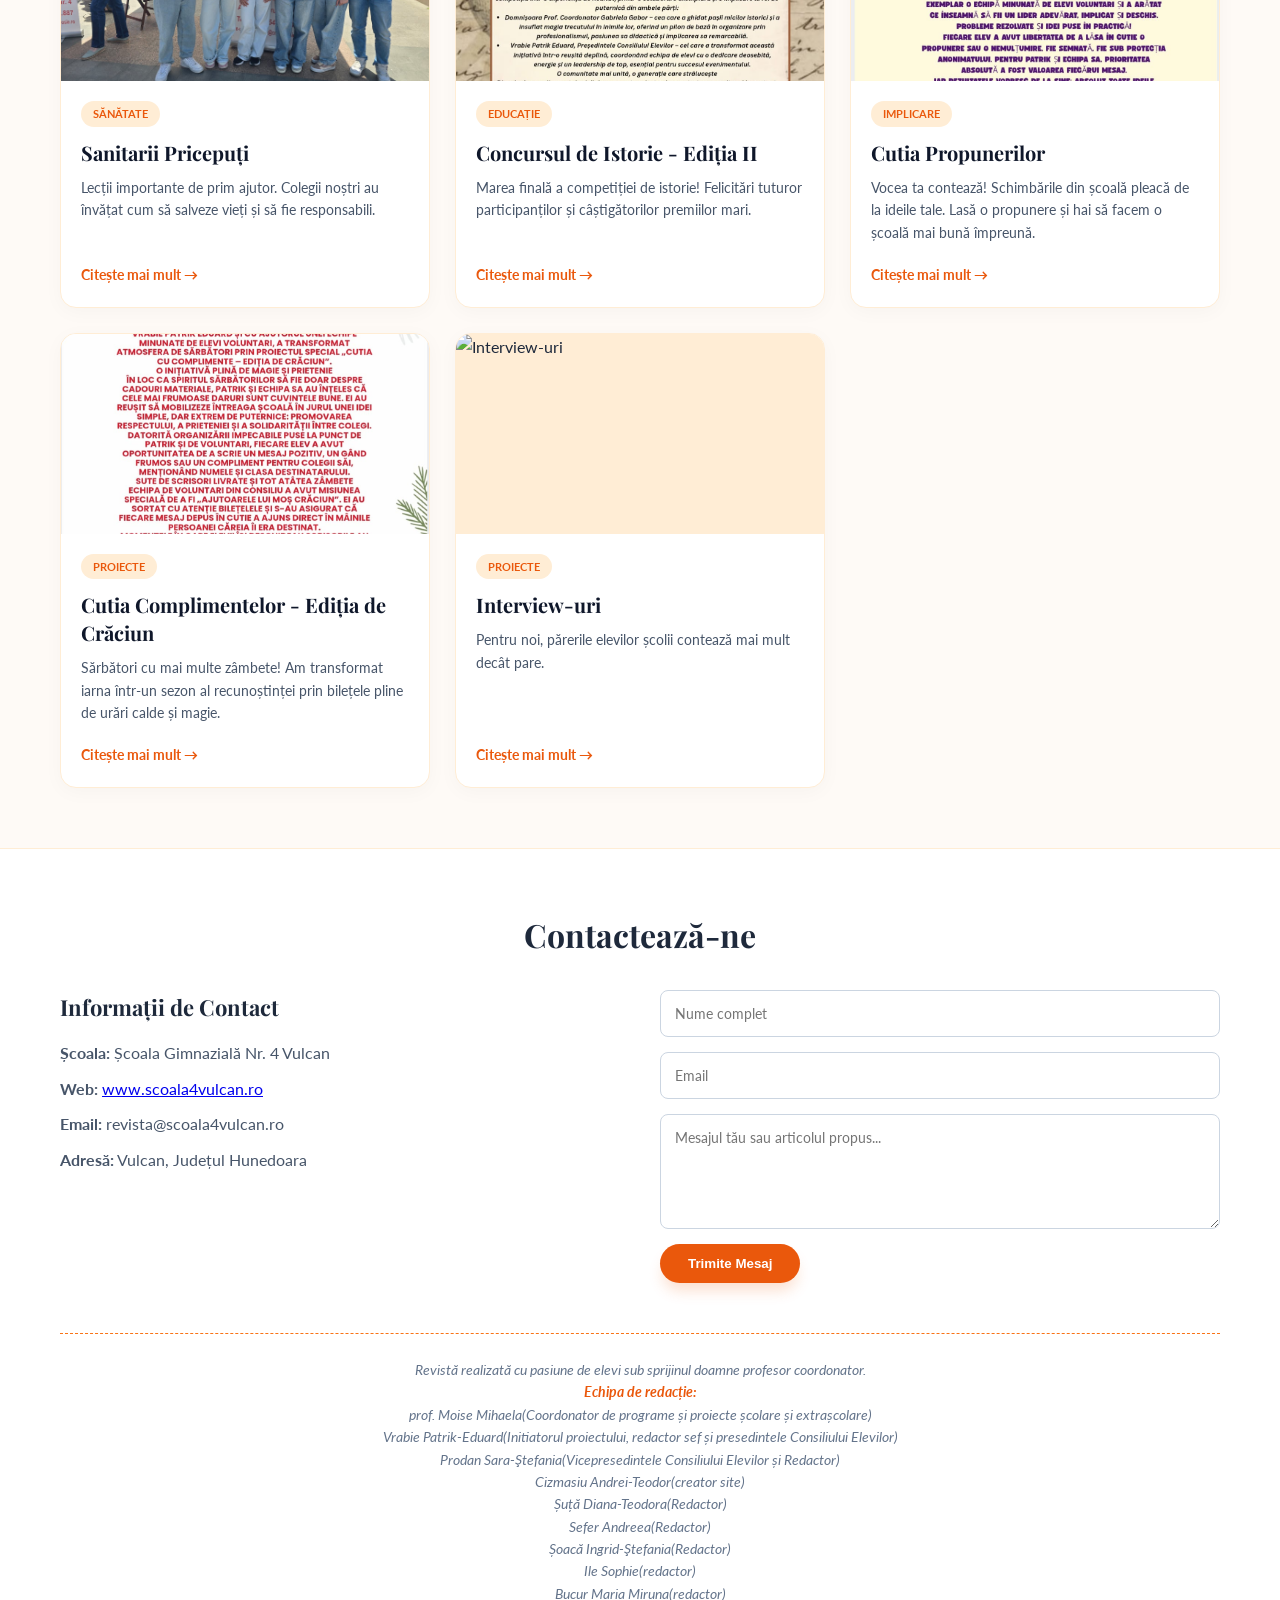
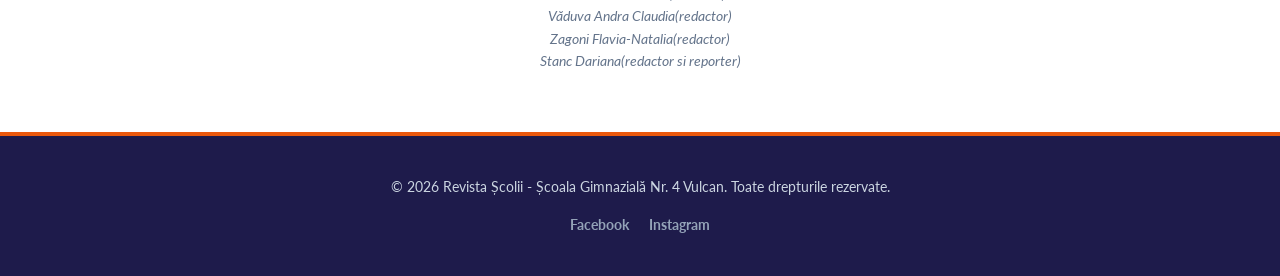
==== commit 68f89764: "Update index.html" ====
--- a/index.html
+++ b/index.html
@@ -189,7 +189,7 @@
                 <div class="contact-info">
                     <h3>Informații de Contact</h3>
                     <p><strong>Școala:</strong> Școala Gimnazială Nr. 4 Vulcan</p>
-                    <p><strong>Web:</strong> <a>www.scoala4vulcan.ro</a>
+                    <p><strong>Web:</strong> <a href="www.scoala4vulcan.ro">www.scoala4vulcan.ro</a>
                     <p><strong>Email:</strong> revista@scoala4vulcan.ro</p>
                     <p><strong>Adresă:</strong> Vulcan, Județul Hunedoara</p>
                 </div>
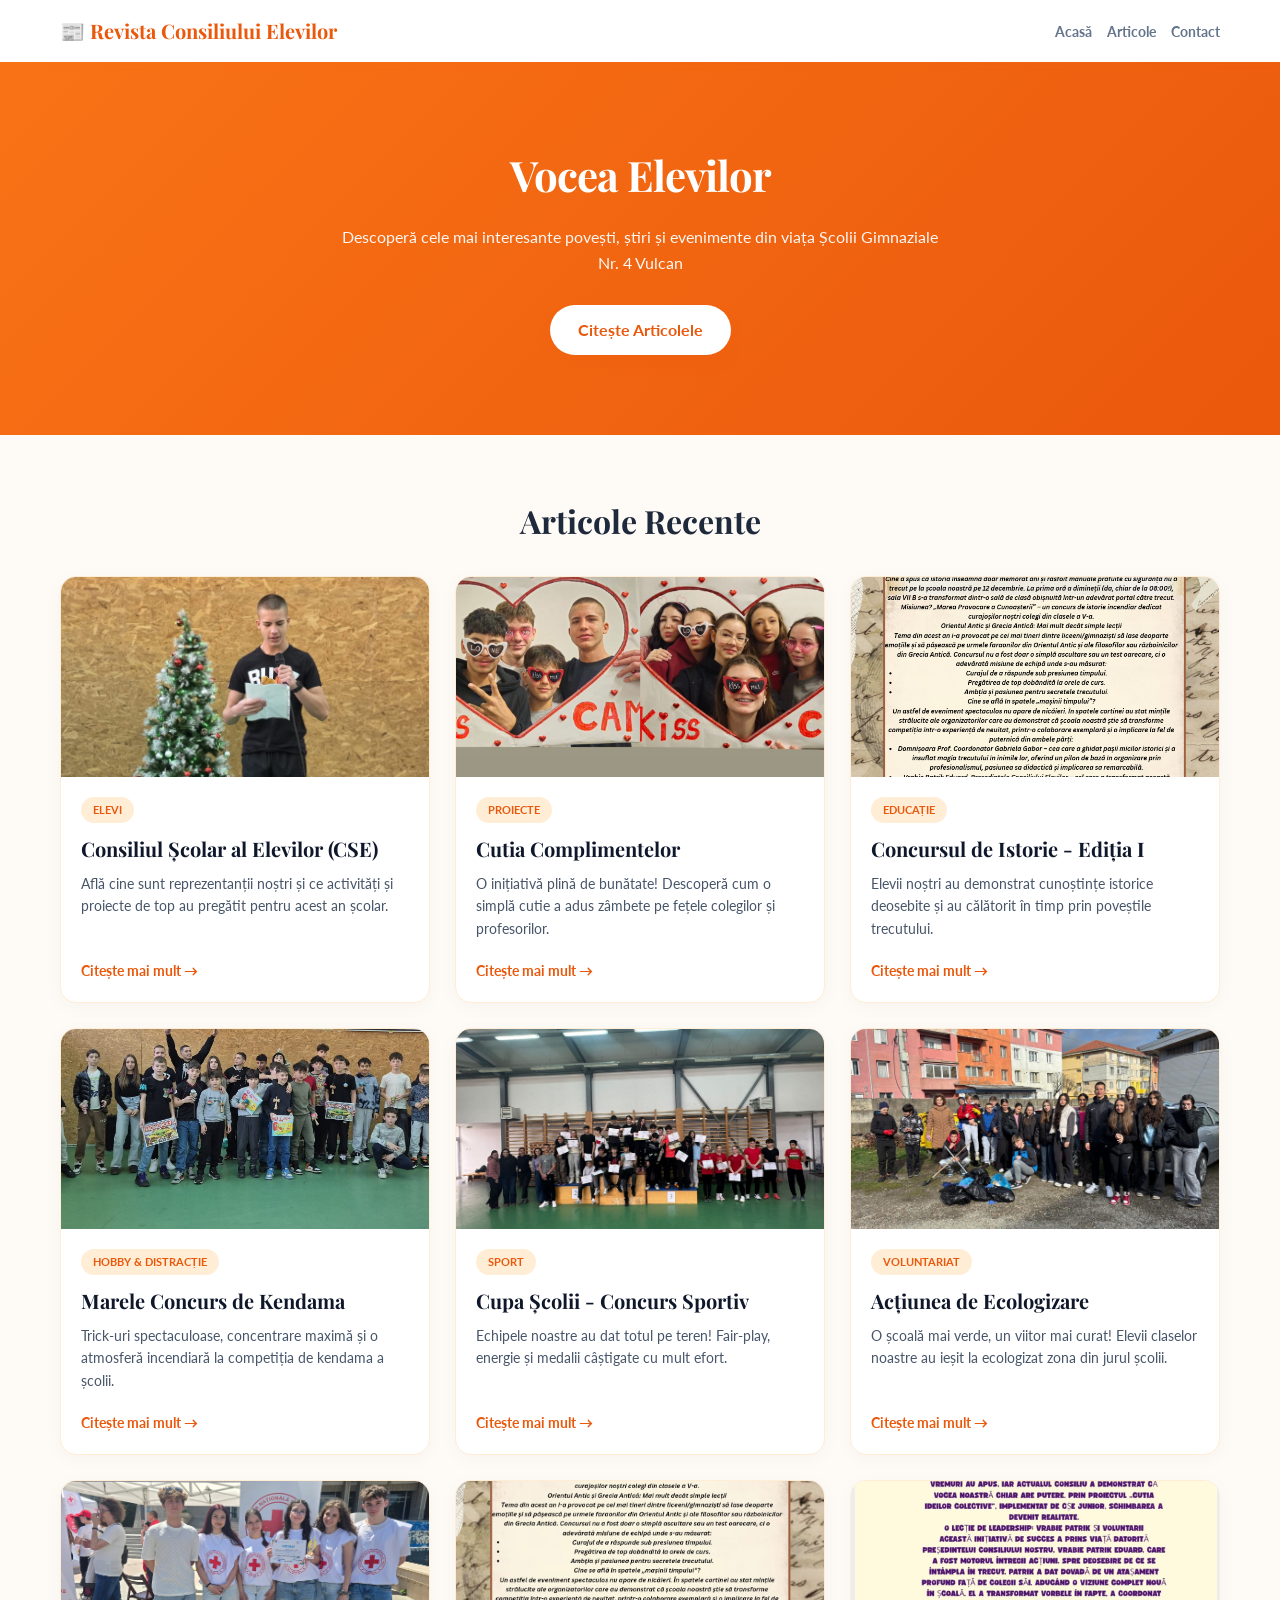
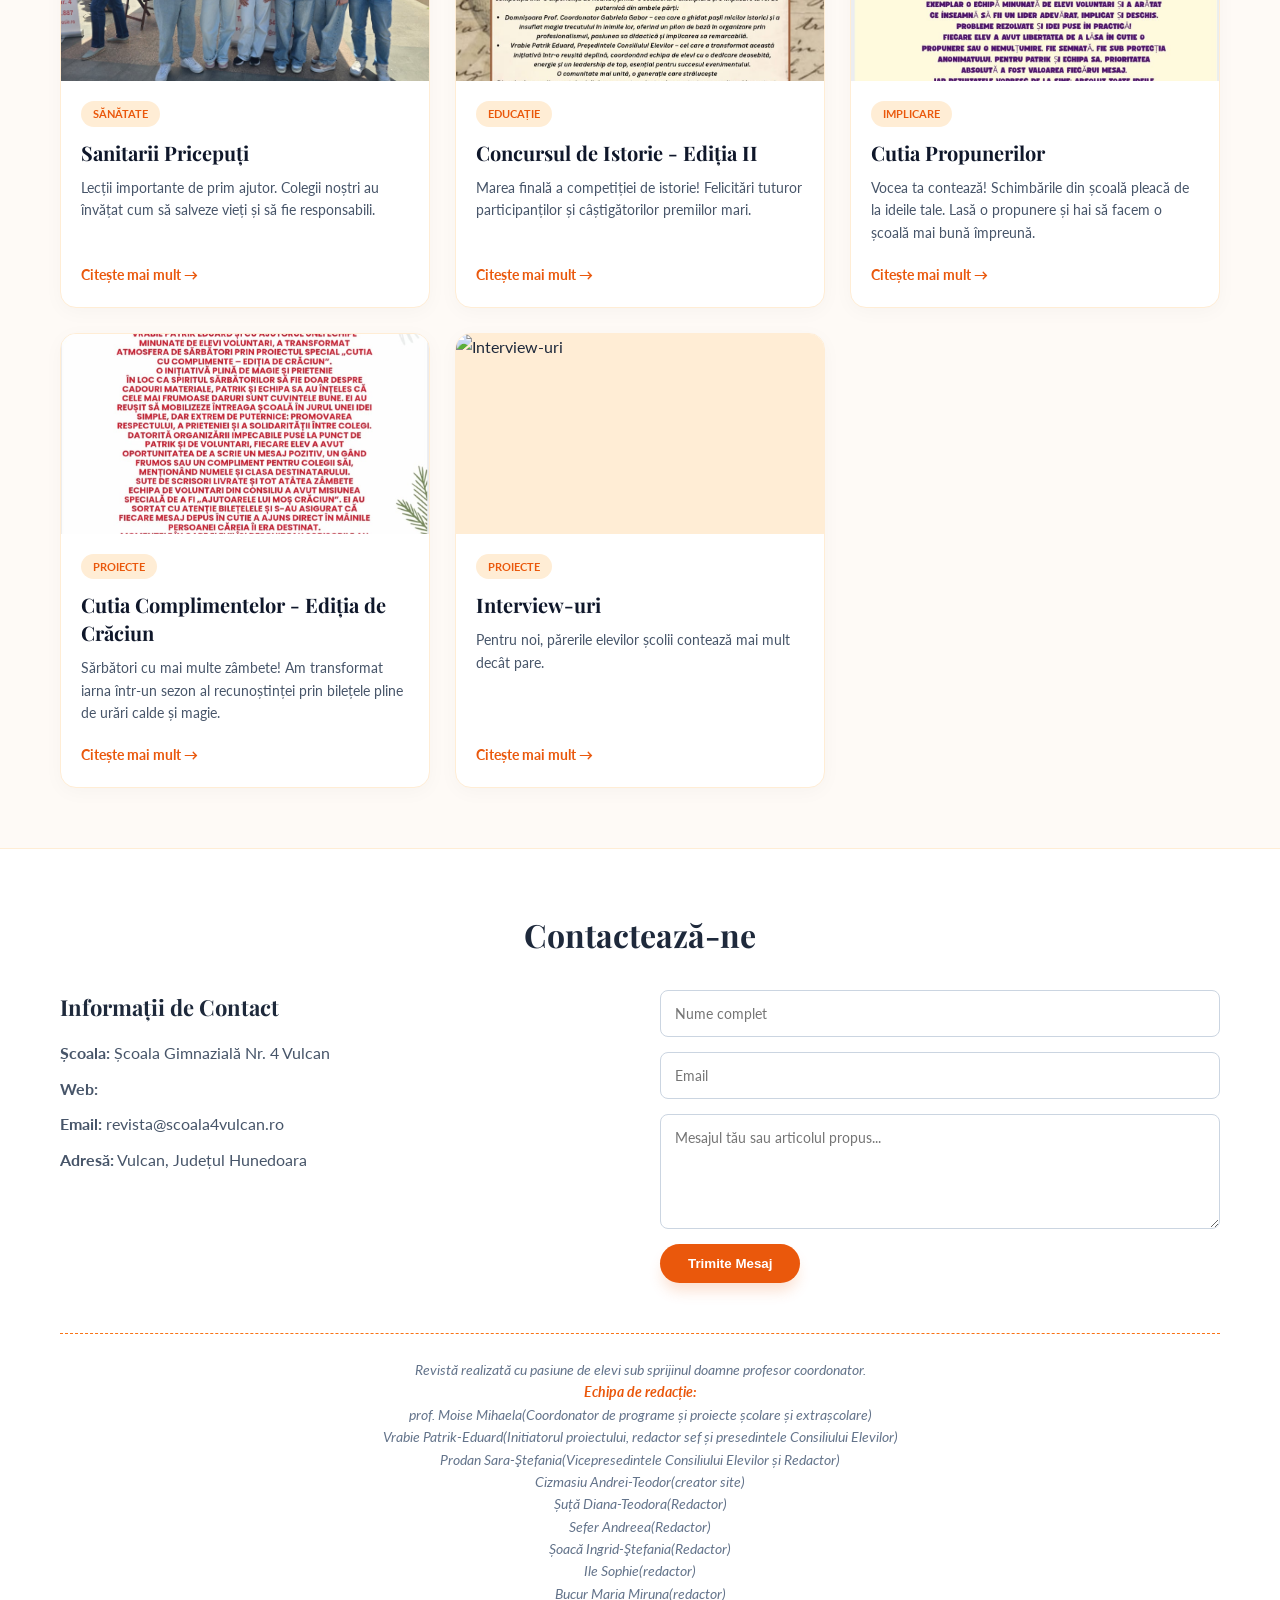
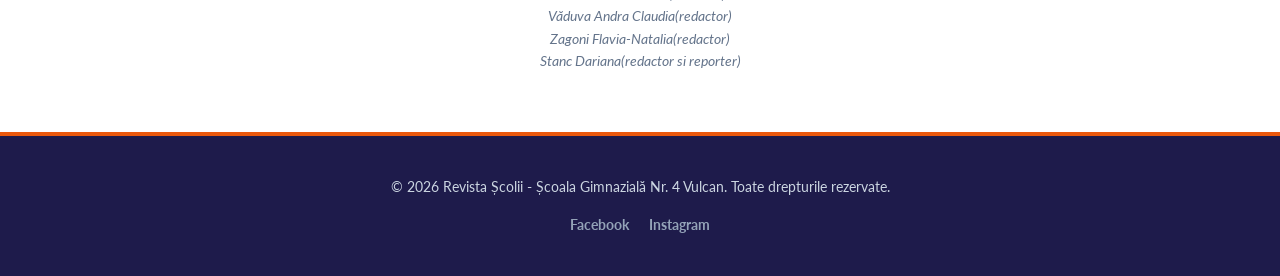
==== commit 01c0c143: "Update index.html" ====
--- a/index.html
+++ b/index.html
@@ -189,7 +189,7 @@
                 <div class="contact-info">
                     <h3>Informații de Contact</h3>
                     <p><strong>Școala:</strong> Școala Gimnazială Nr. 4 Vulcan</p>
-                    <p><strong>Web:</strong> <a href="www.scoala4vulcan.ro">www.scoala4vulcan.ro</a>
+                    <p><strong>Web:</strong> <a href="https://scoala4vulcan.ro"> </a>
                     <p><strong>Email:</strong> revista@scoala4vulcan.ro</p>
                     <p><strong>Adresă:</strong> Vulcan, Județul Hunedoara</p>
                 </div>
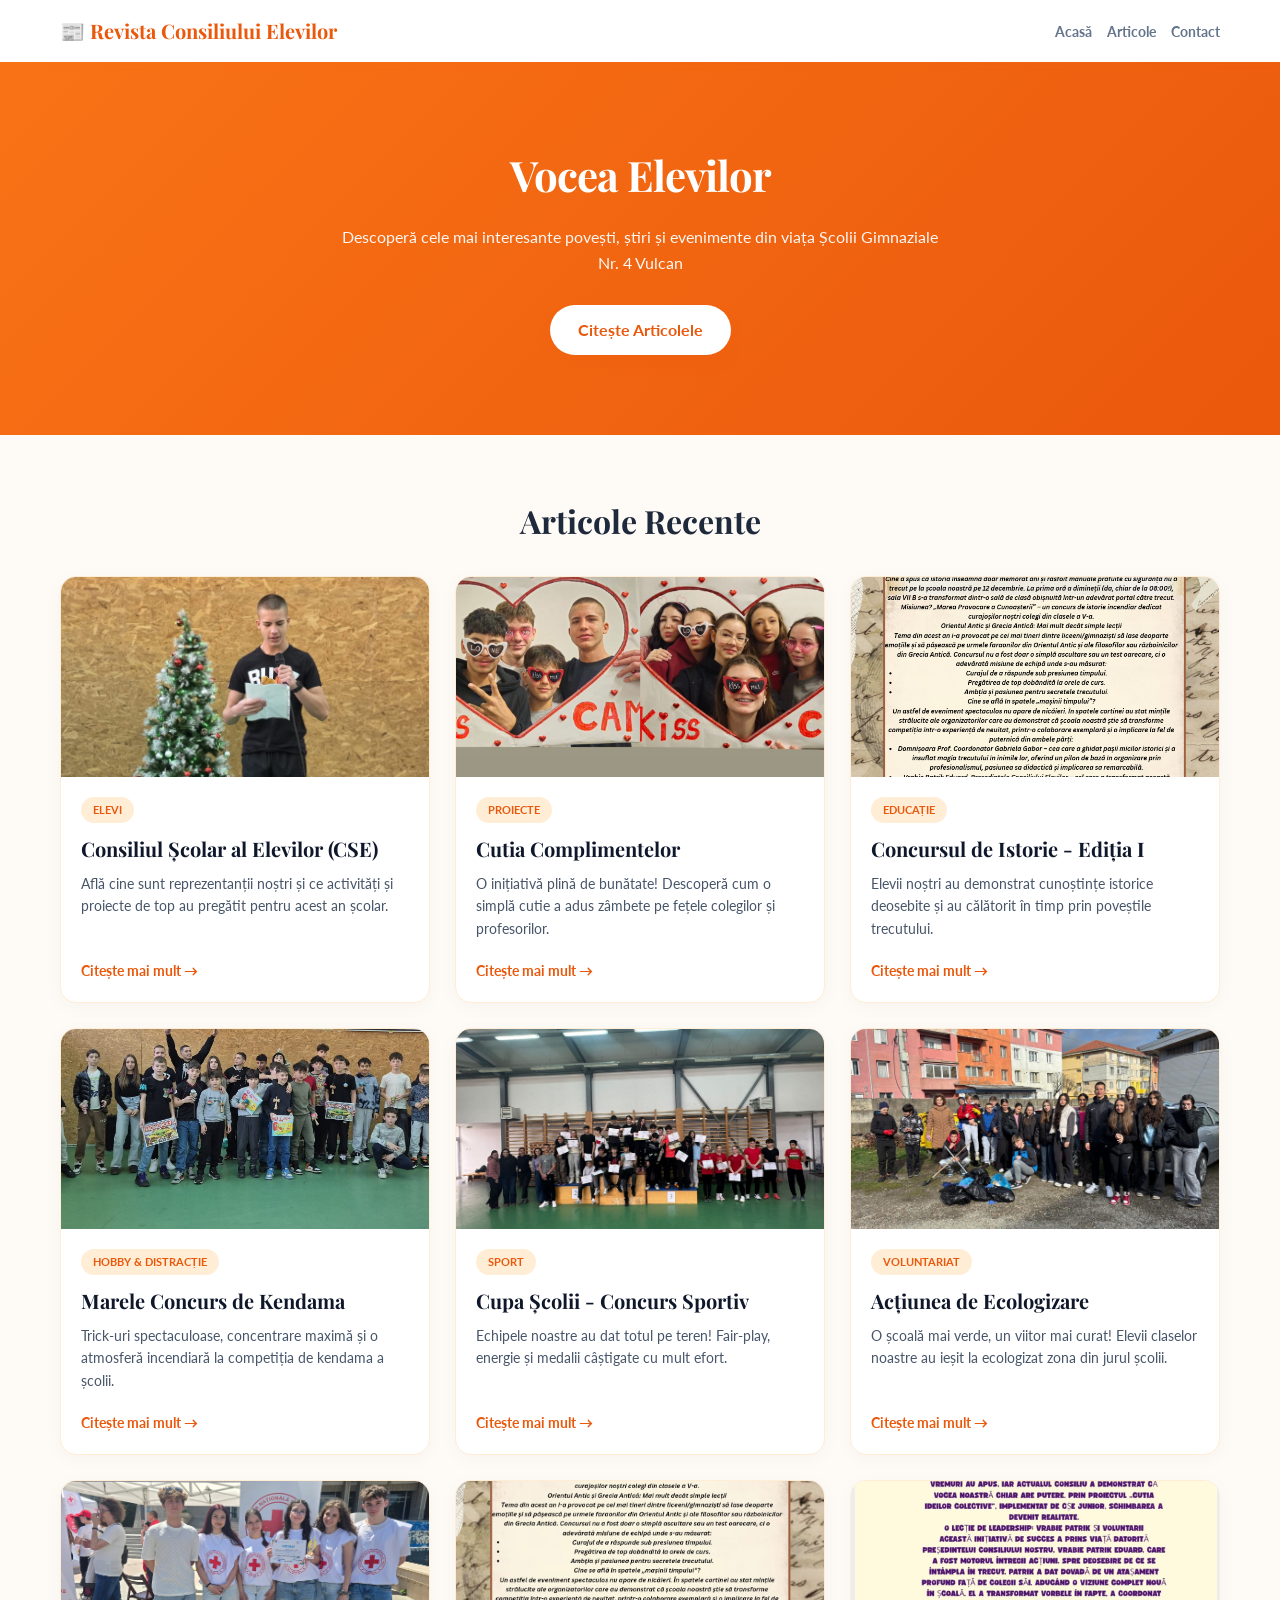
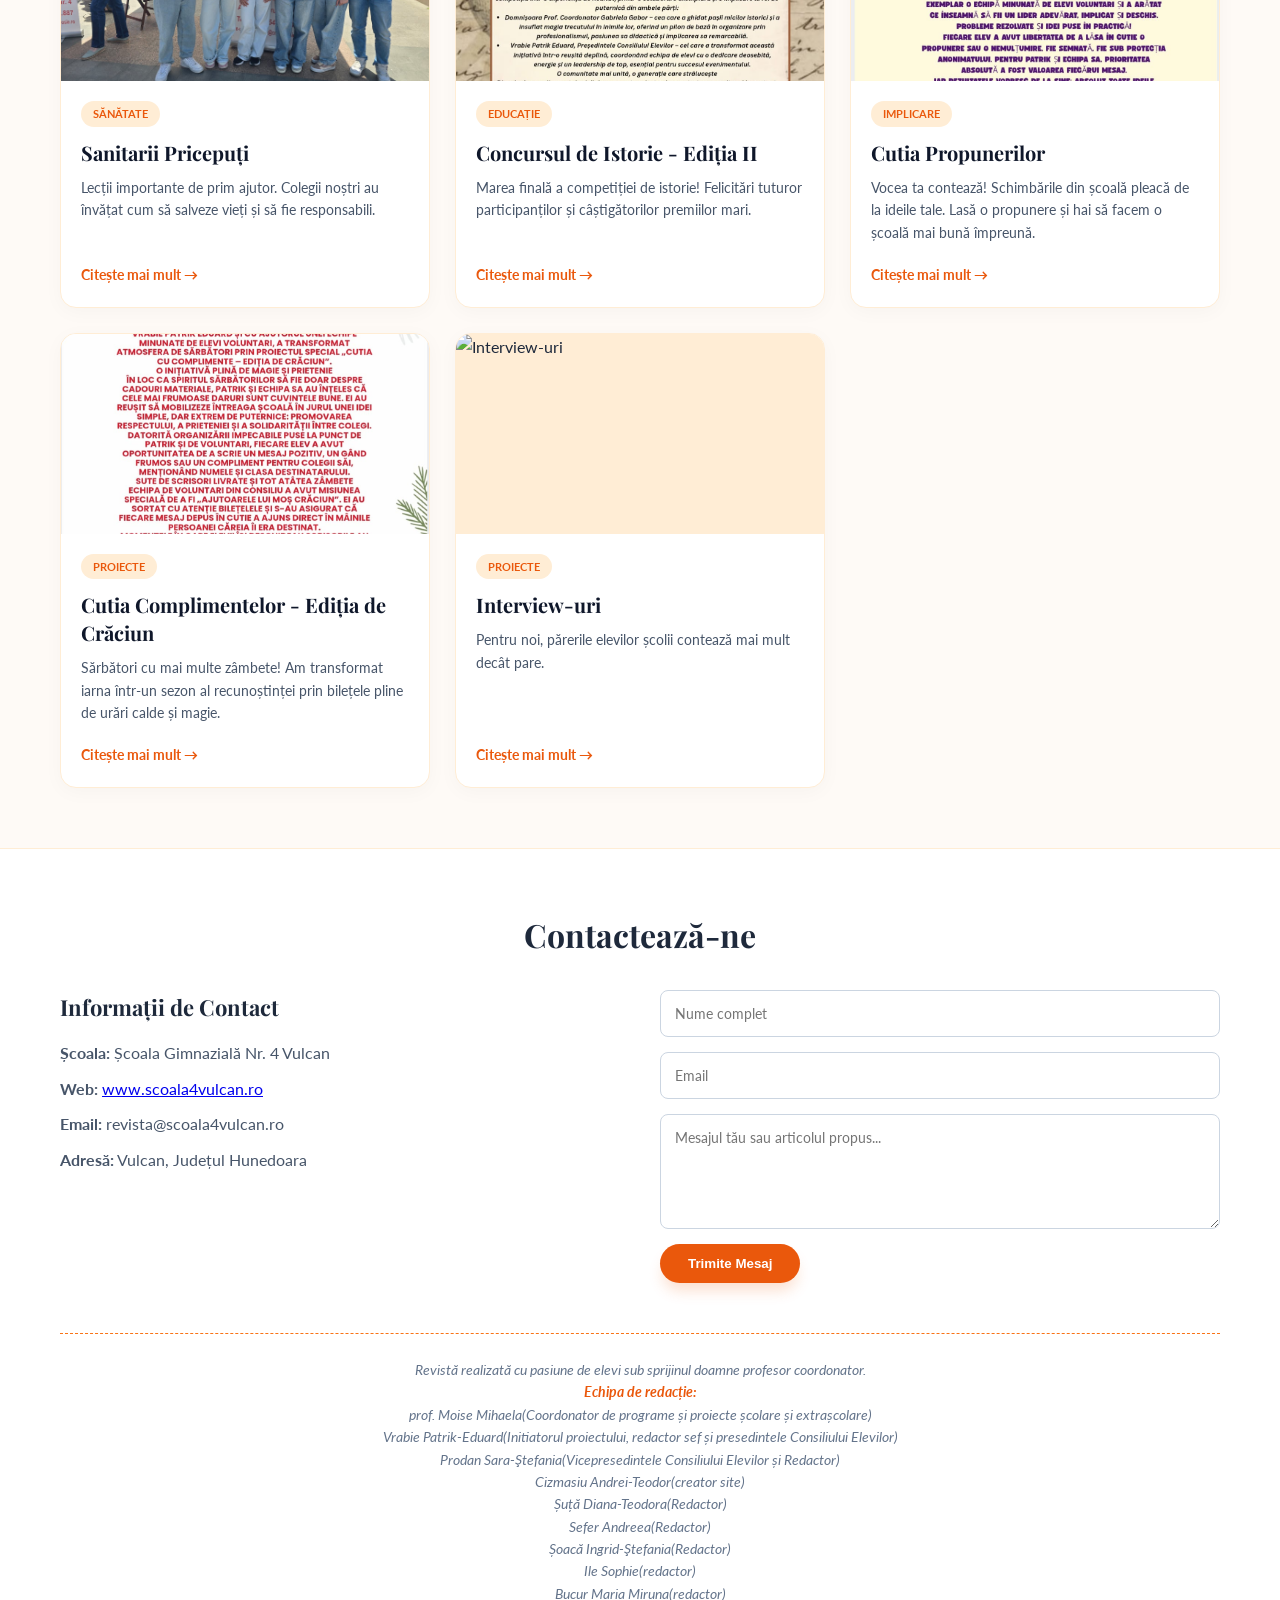
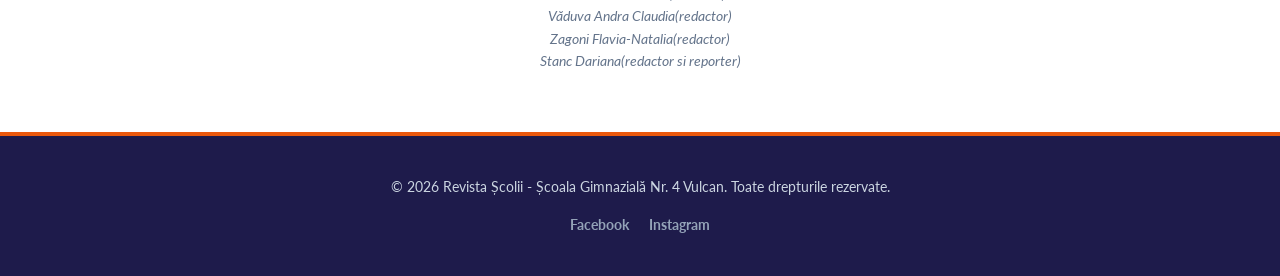
==== commit 7a2de03b: "Add website link to contact information" ====
--- a/index.html
+++ b/index.html
@@ -189,7 +189,7 @@
                 <div class="contact-info">
                     <h3>Informații de Contact</h3>
                     <p><strong>Școala:</strong> Școala Gimnazială Nr. 4 Vulcan</p>
-                    <p><strong>Web:</strong> <a href="https://scoala4vulcan.ro"> </a>
+                    <p><strong>Web:</strong> <a href="https://scoala4vulcan.ro"> www.scoala4vulcan.ro</a>
                     <p><strong>Email:</strong> revista@scoala4vulcan.ro</p>
                     <p><strong>Adresă:</strong> Vulcan, Județul Hunedoara</p>
                 </div>
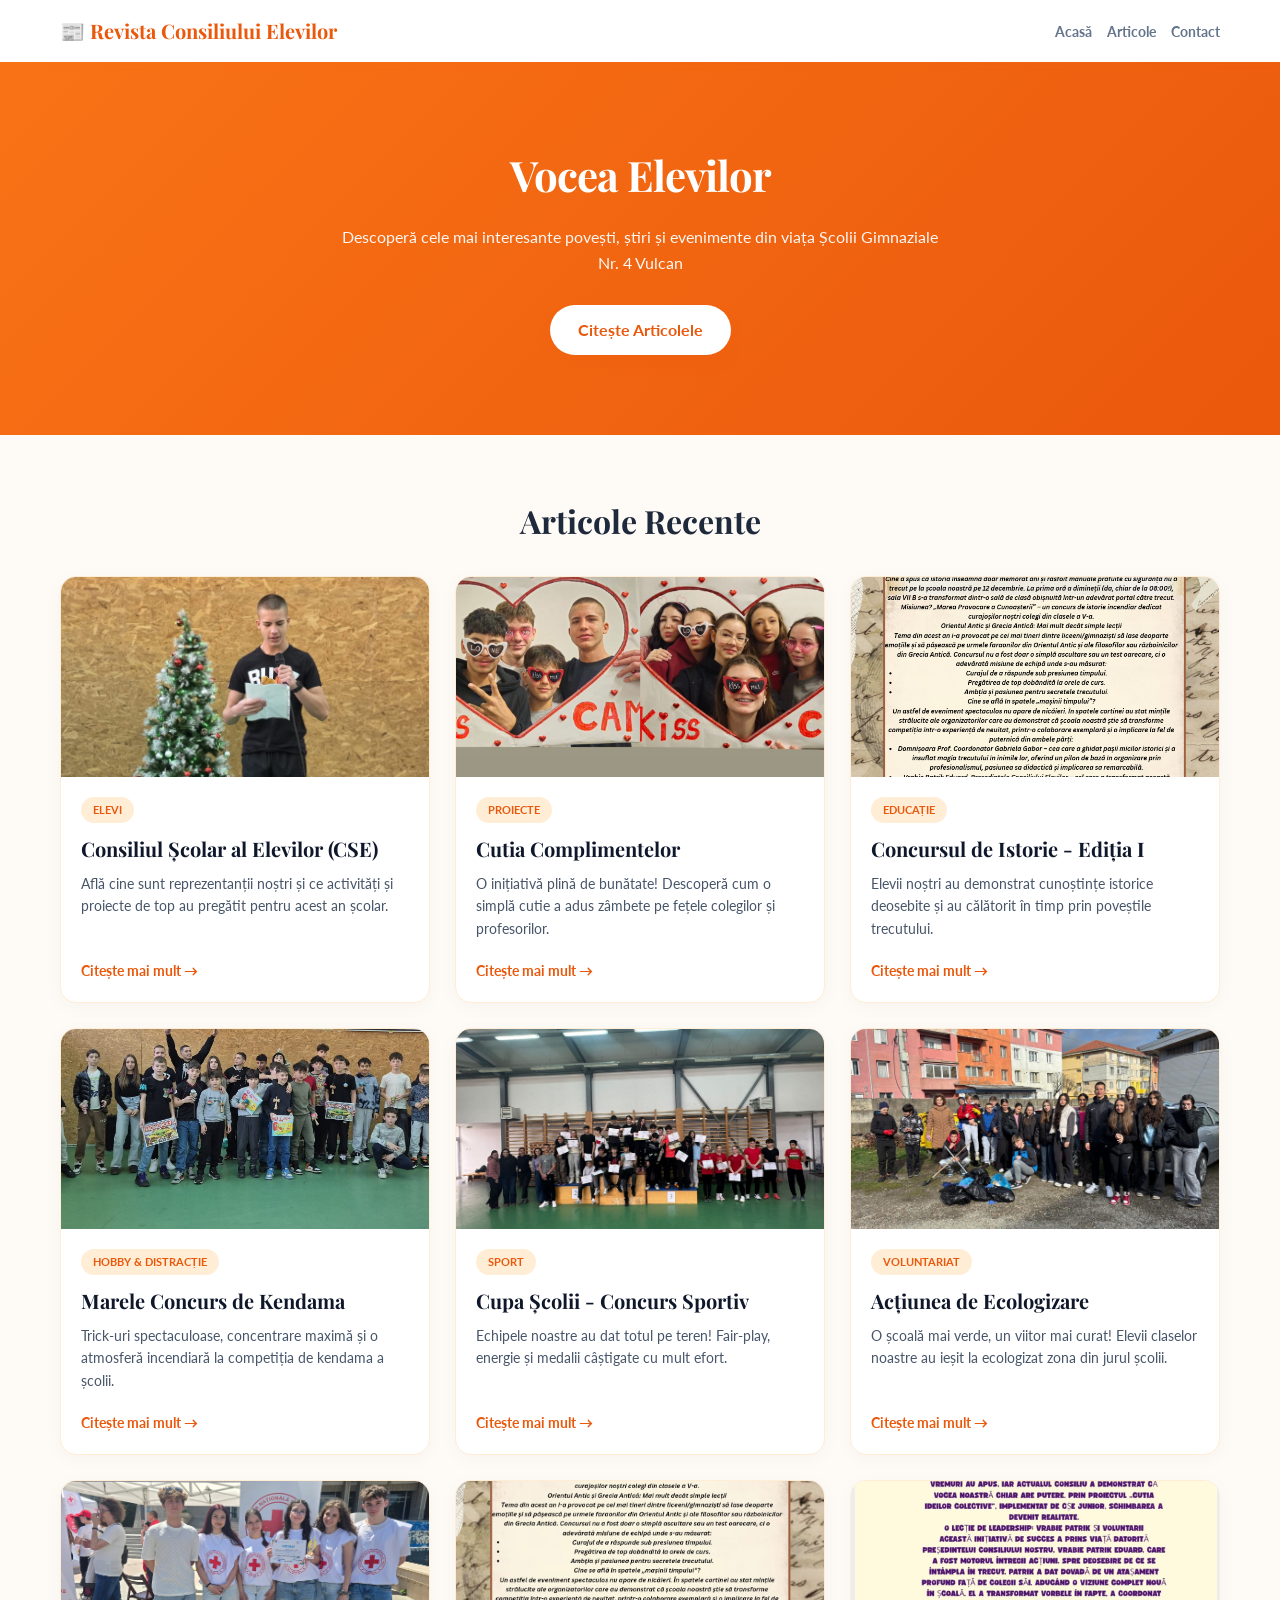
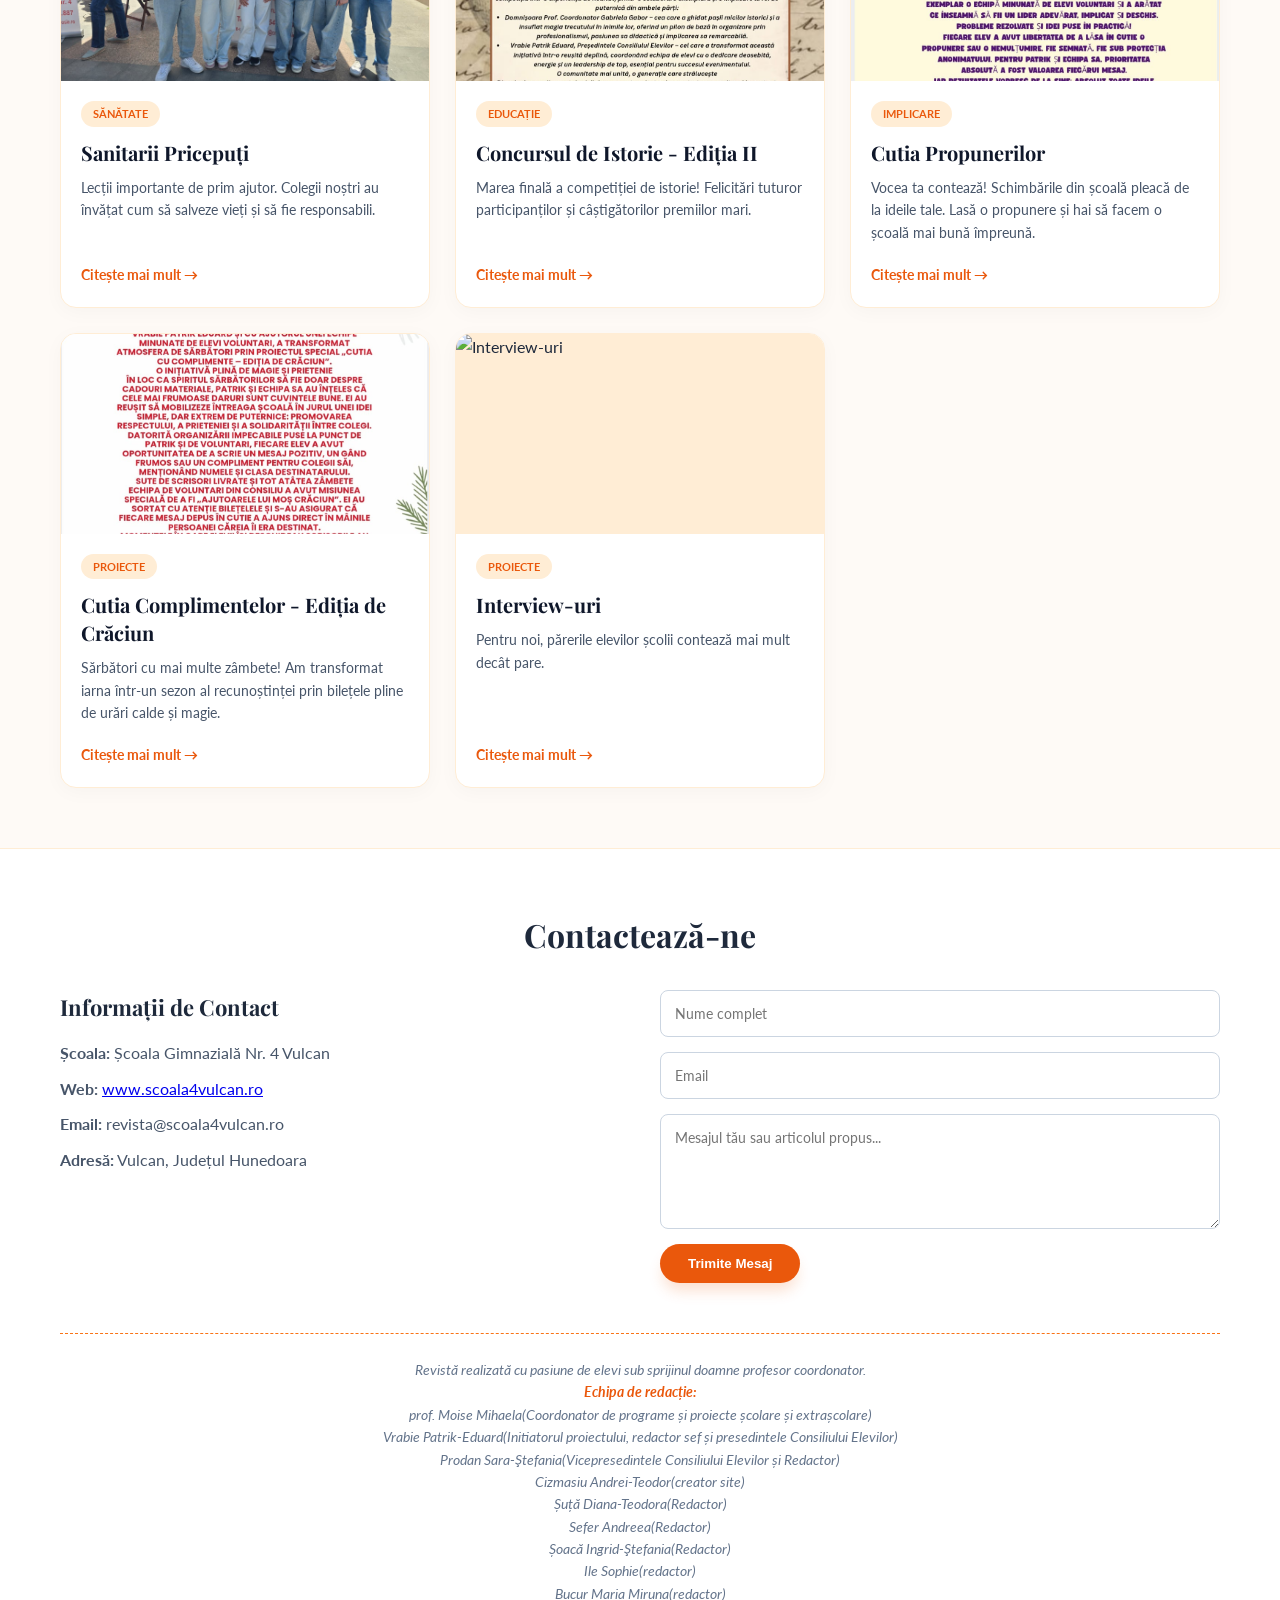
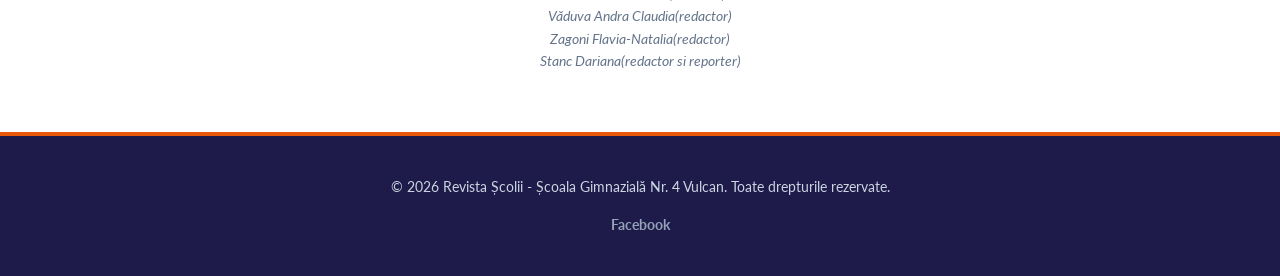
==== commit 9590c7ea: "Remove Instagram link from footer" ====
--- a/index.html
+++ b/index.html
@@ -212,7 +212,6 @@
             <p>&copy; 2026 Revista Școlii - Școala Gimnazială Nr. 4 Vulcan. Toate drepturile rezervate.</p>
             <div class="social-links">
                 <a href="#" class="social-icon">Facebook</a>
-                <a href="#" class="social-icon">Instagram</a>
             </div>
         </div>
     </footer>
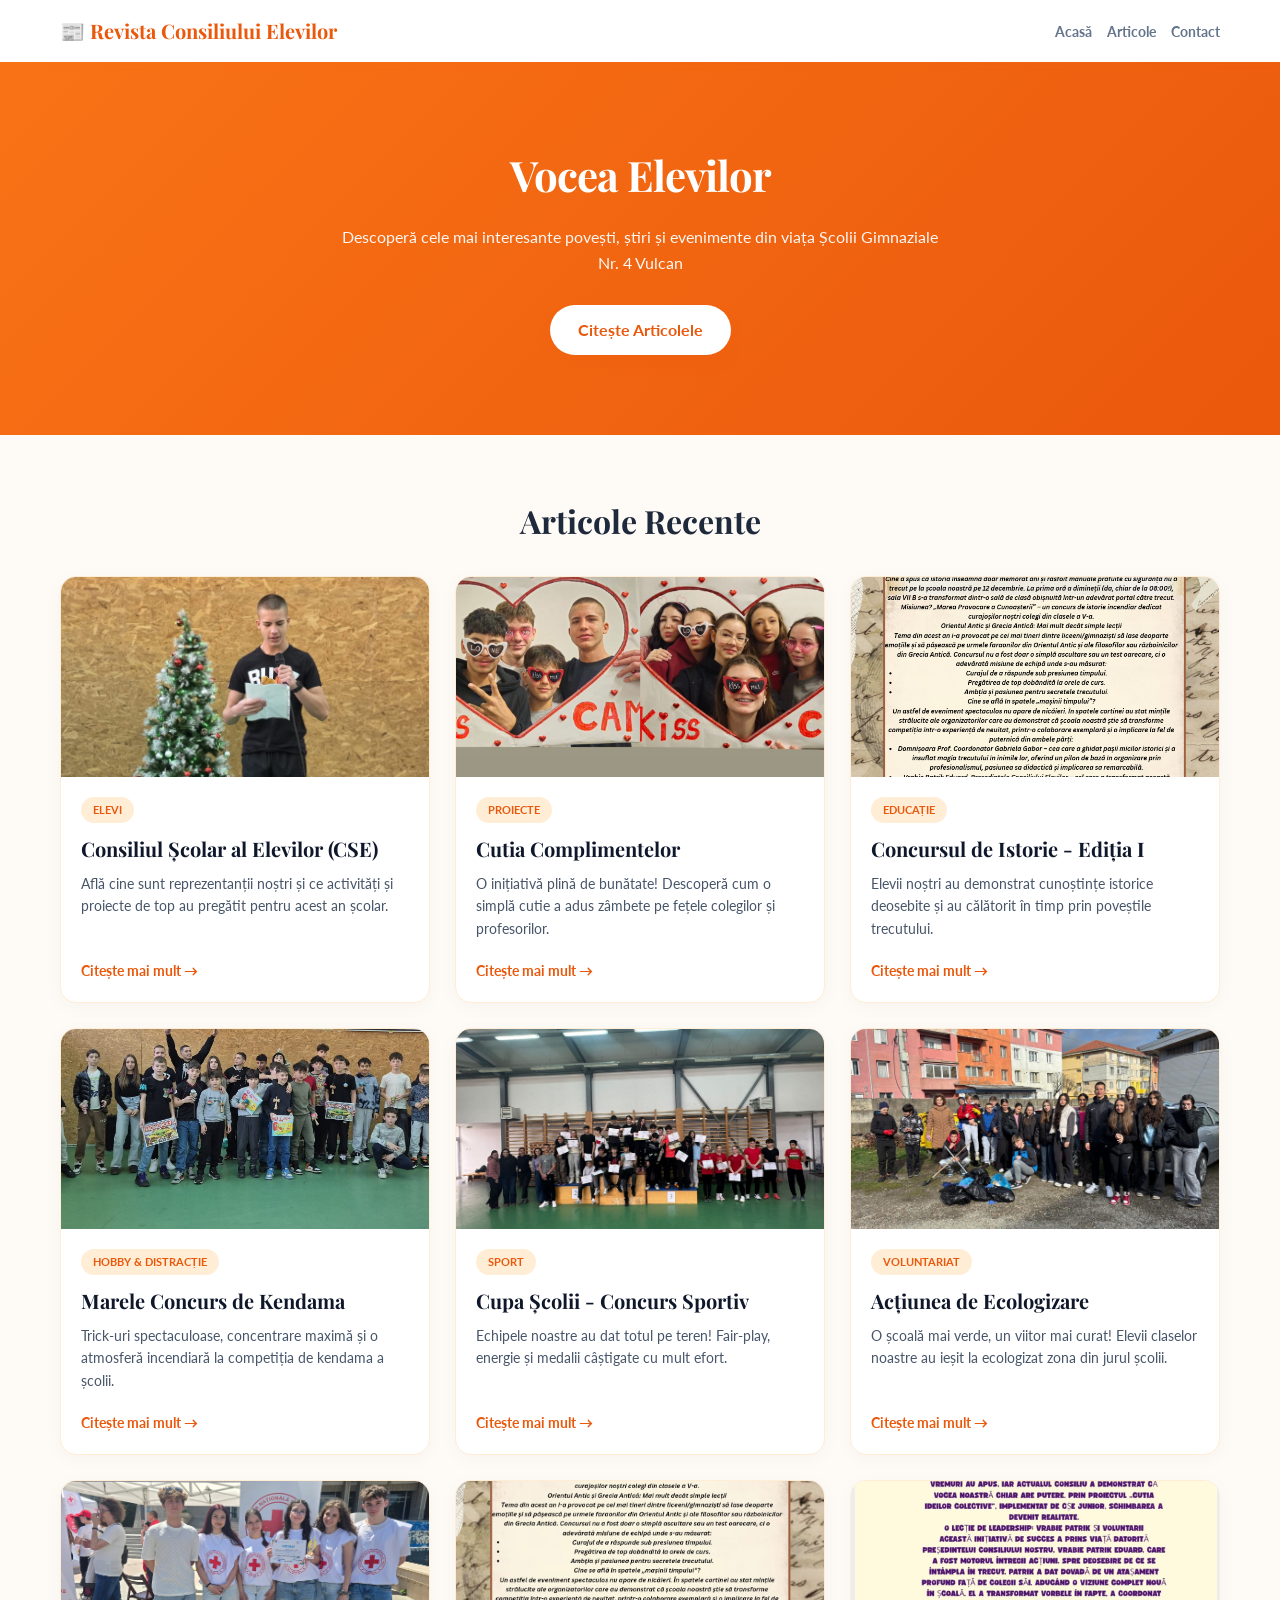
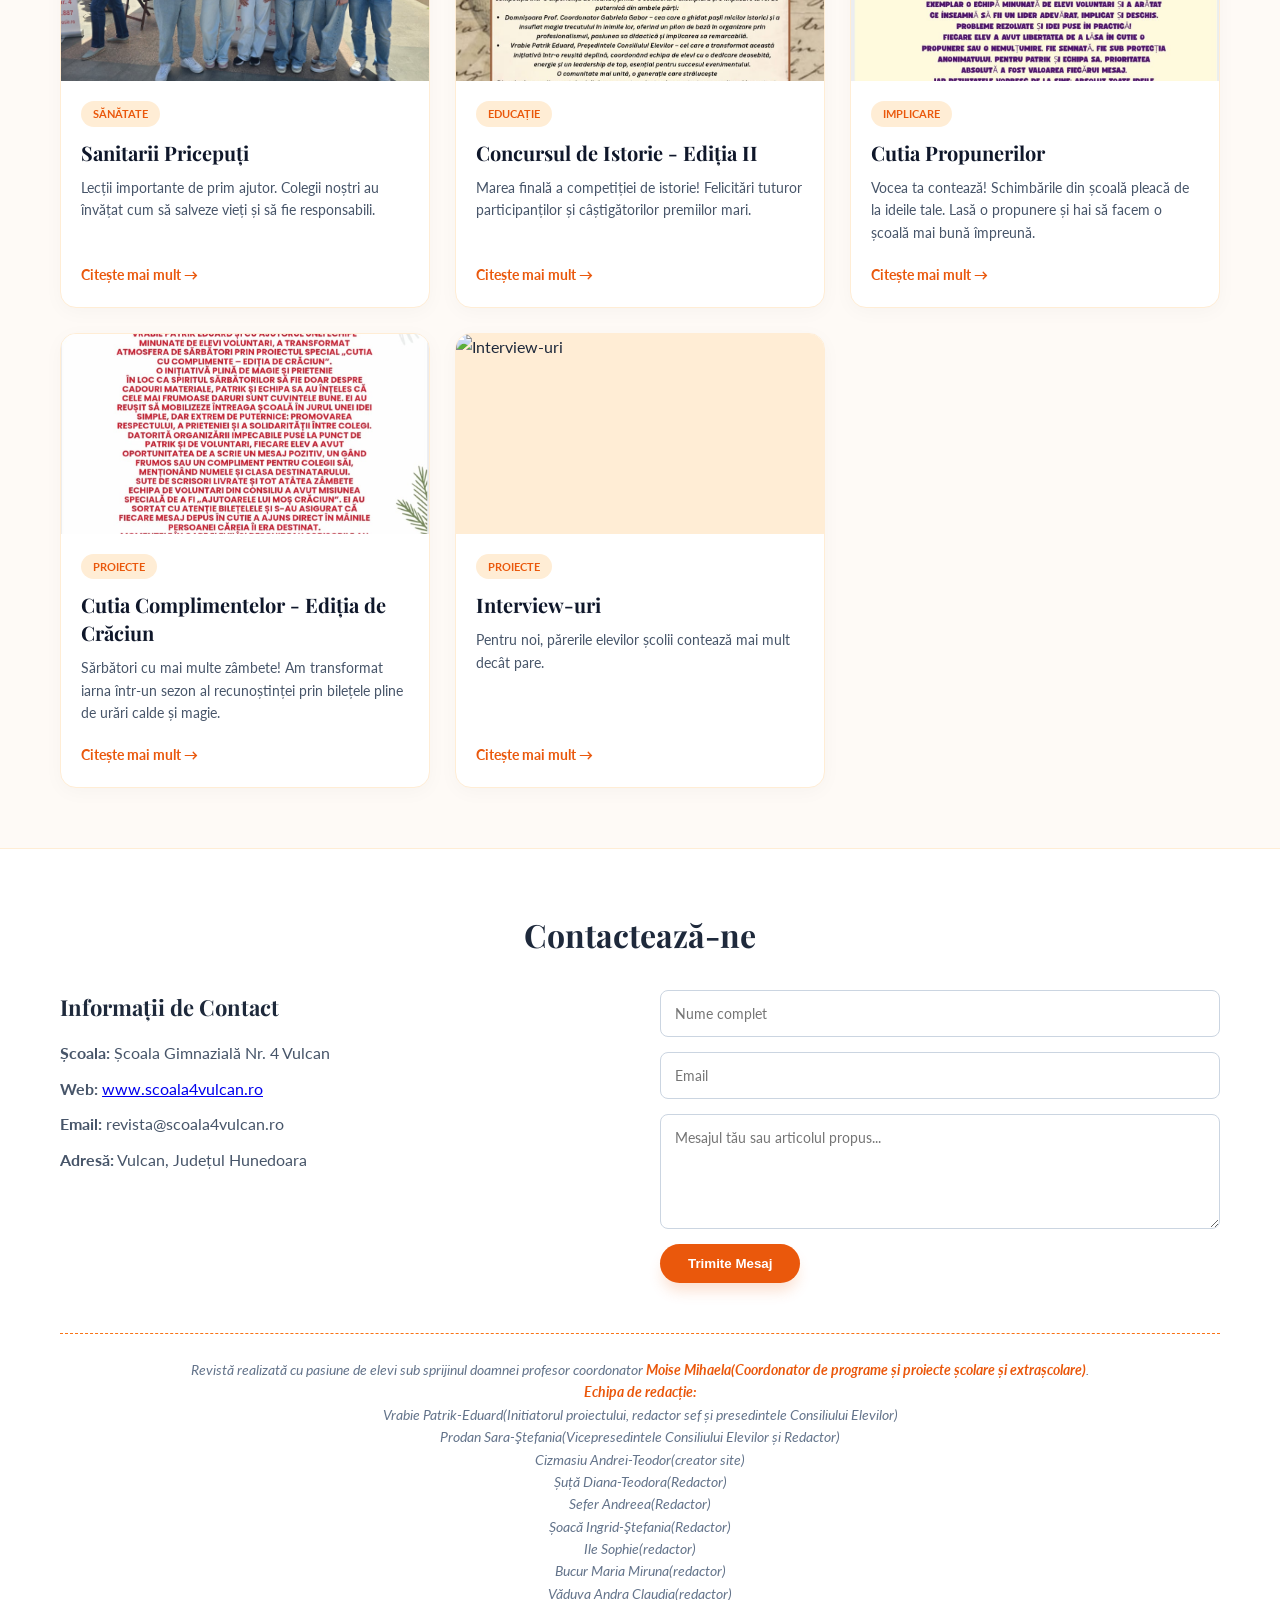
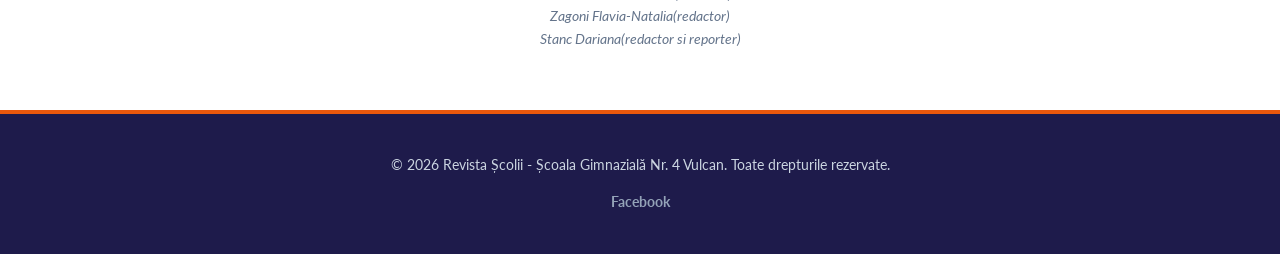
==== commit d10fde47: "Update editorial team description in index.html" ====
--- a/index.html
+++ b/index.html
@@ -202,7 +202,7 @@
             </div>
             
             <div class="editorial-team-box">
-                <p>Revistă realizată cu pasiune de elevi sub sprijinul doamne profesor coordonator. <br> <strong>Echipa de redacție:</strong> <br>prof. Moise Mihaela(Coordonator de programe și proiecte școlare și extrașcolare) <br> Vrabie Patrik-Eduard(Initiatorul proiectului, redactor sef și presedintele Consiliului Elevilor) <br> Prodan Sara-Ştefania(Vicepresedintele Consiliului Elevilor și Redactor) <br> Cizmasiu Andrei-Teodor(creator site) <br> Șuță Diana-Teodora(Redactor) <br> Sefer Andreea(Redactor) <br> Șoacă Ingrid-Ştefania(Redactor) <br> Ile Sophie(redactor) <br> Bucur Maria Miruna(redactor) <br> Văduva Andra Claudia(redactor) <br> Zagoni Flavia-Natalia(redactor) <br> Stanc Dariana(redactor si reporter)<br> </p>
+                <p>Revistă realizată cu pasiune de elevi sub sprijinul doamnei profesor coordonator <strong> Moise Mihaela(Coordonator de programe și proiecte școlare și extrașcolare)</strong>. <br> <strong>Echipa de redacție:</strong> <br> Vrabie Patrik-Eduard(Initiatorul proiectului, redactor sef și presedintele Consiliului Elevilor) <br> Prodan Sara-Ştefania(Vicepresedintele Consiliului Elevilor și Redactor) <br> Cizmasiu Andrei-Teodor(creator site) <br> Șuță Diana-Teodora(Redactor) <br> Sefer Andreea(Redactor) <br> Șoacă Ingrid-Ştefania(Redactor) <br> Ile Sophie(redactor) <br> Bucur Maria Miruna(redactor) <br> Văduva Andra Claudia(redactor) <br> Zagoni Flavia-Natalia(redactor) <br> Stanc Dariana(redactor si reporter)<br> </p>
             </div>
         </div>
     </section>
